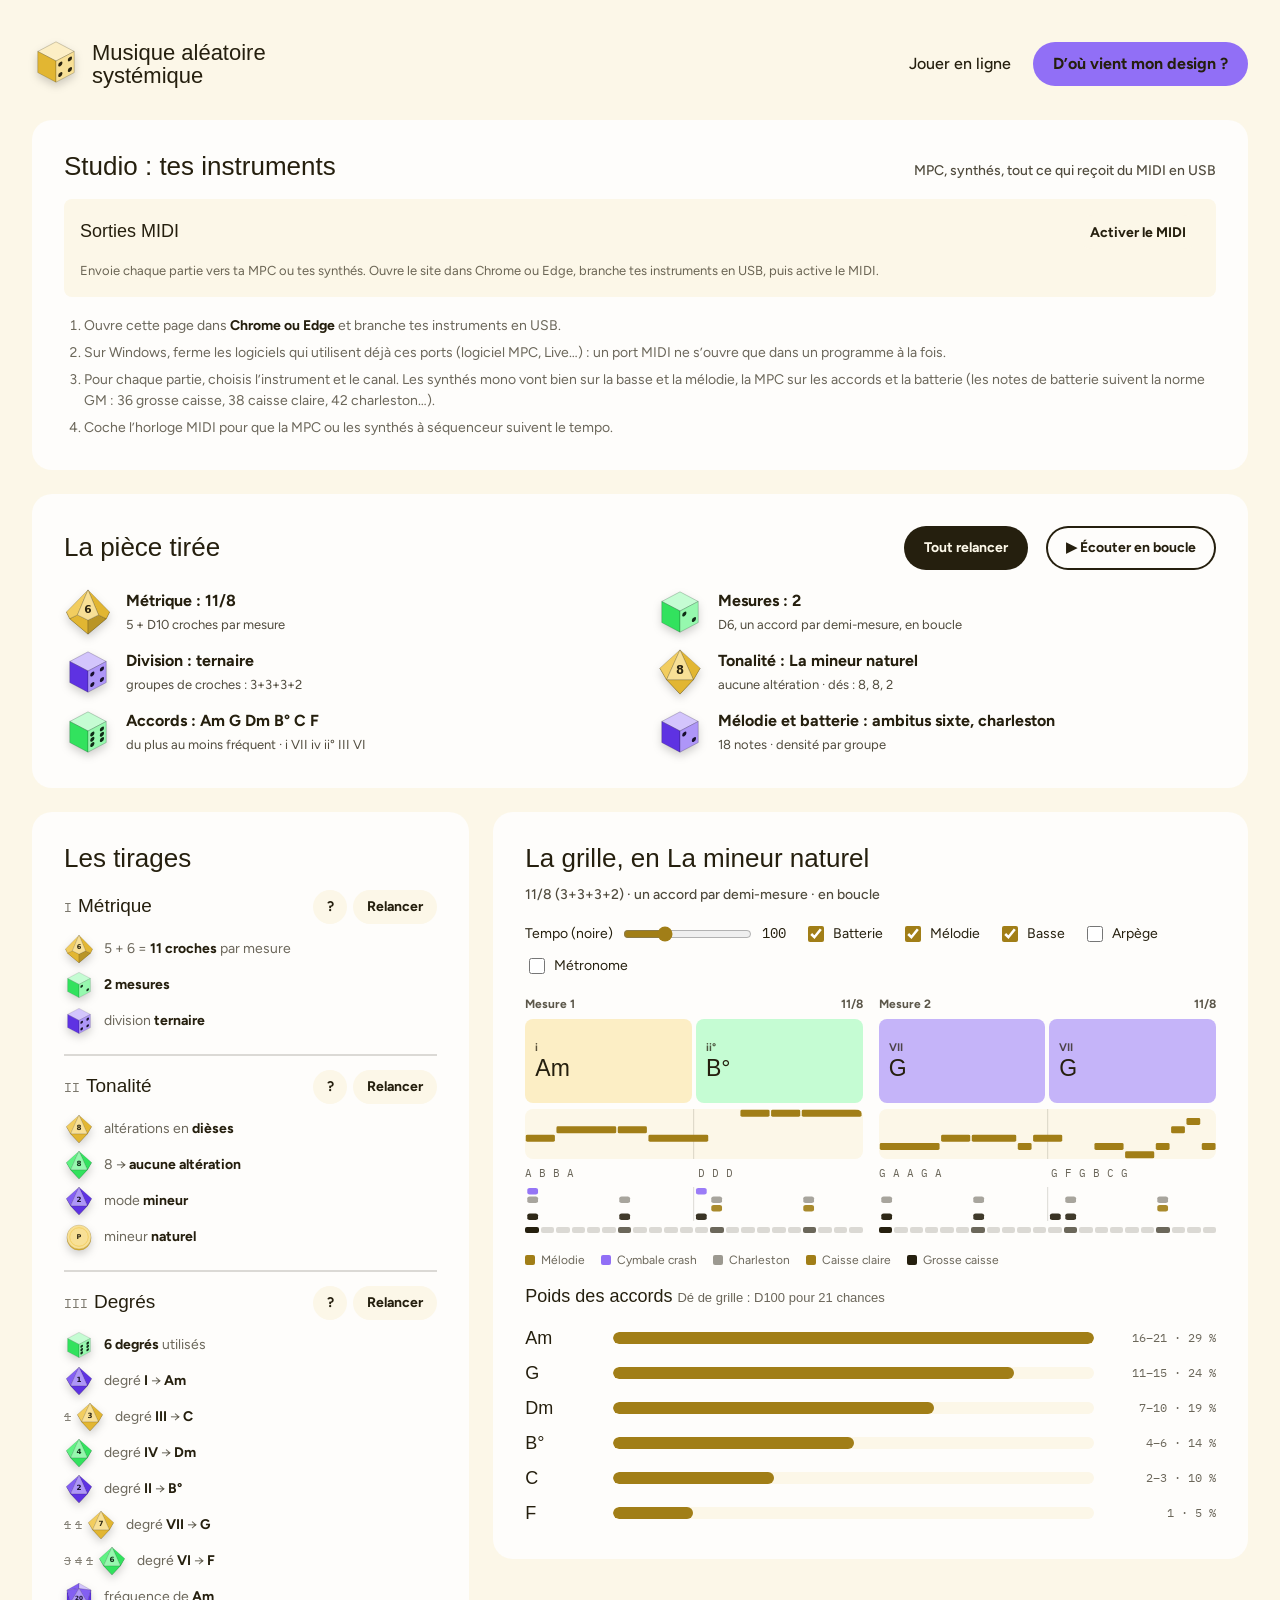
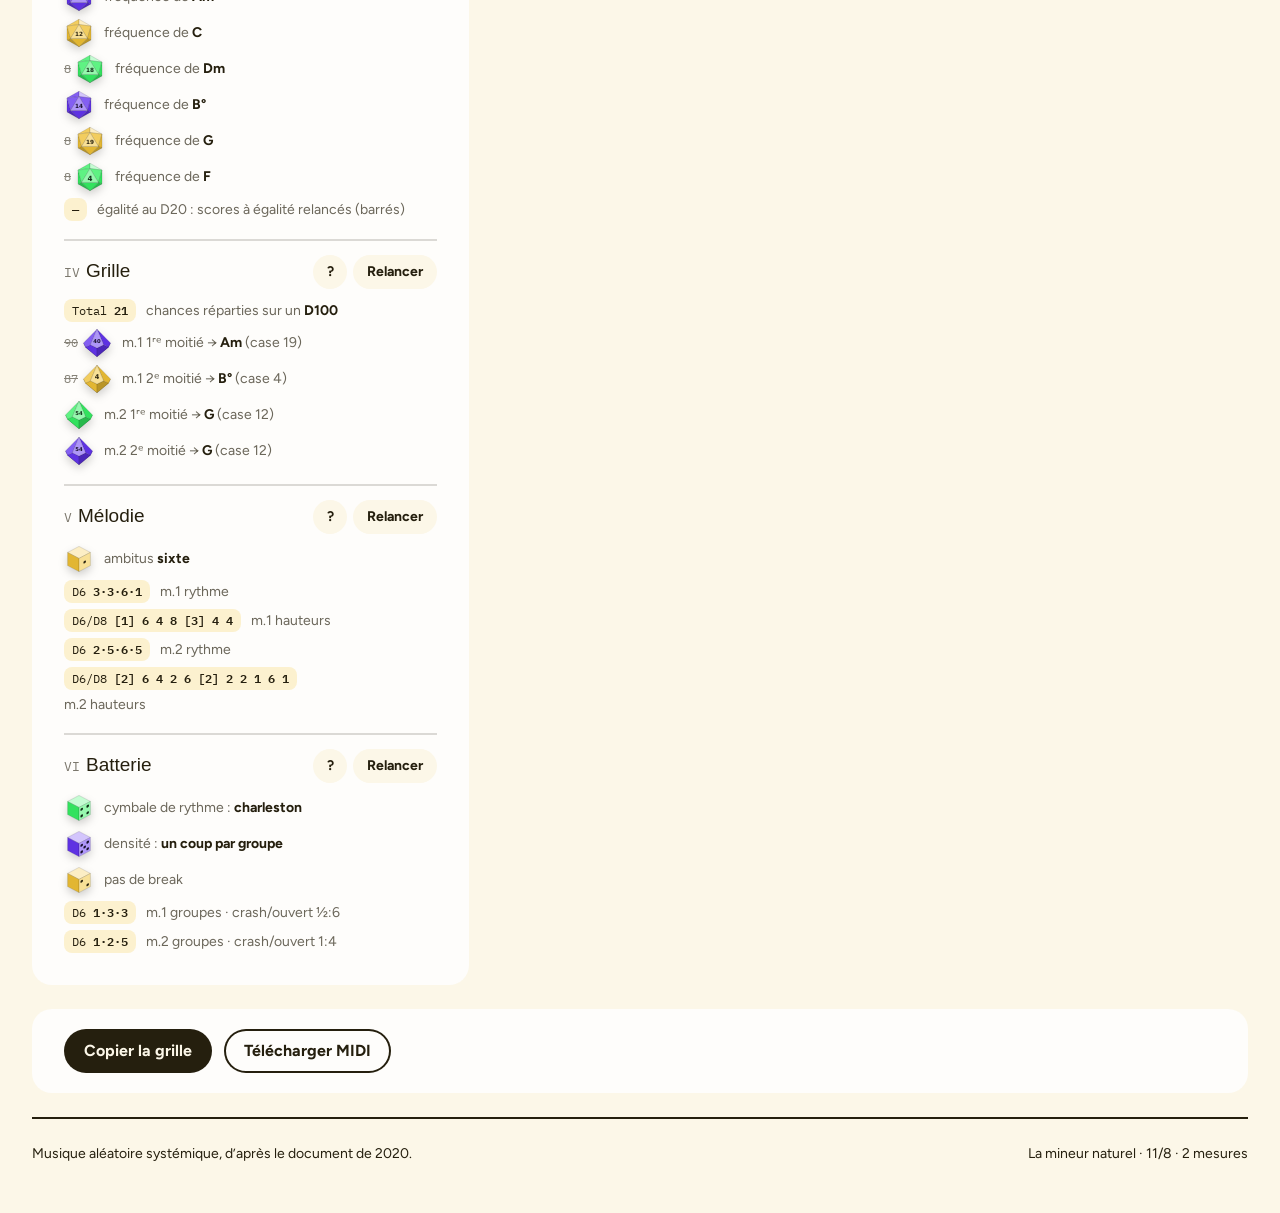
==== studio.html @ f2d9ac9f "Page Studio : sortie MIDI par partie (instrument, canal, octave) et horloge MIDI ; moteur partagé da" ====
<!DOCTYPE html>
<html lang="fr">
<head>
<meta charset="utf-8">
<meta name="viewport" content="width=device-width, initial-scale=1">
<title>Studio · Musique aléatoire systémique</title>
<link rel="preconnect" href="https://fonts.googleapis.com">
<link rel="preconnect" href="https://fonts.gstatic.com" crossorigin>
<link href="https://fonts.googleapis.com/css2?family=Bagel+Fat+One&family=Baloo+2:wght@800&family=Bricolage+Grotesque:wght@400;800&family=Bungee&family=Chewy&family=DM+Sans:wght@400;500;700&family=Figtree:wght@400;500;700&family=Fraunces:wght@400;900&family=Lilita+One&family=Nunito:wght@400;600;800&family=Outfit:wght@400;500;700&family=Righteous&family=Shrikhand&family=Space+Grotesk:wght@400;500;700&family=Unbounded:wght@500;800&family=Work+Sans:wght@400;500;700&family=IBM+Plex+Mono:wght@400;600&display=swap" rel="stylesheet">
<link rel="stylesheet" href="style.css">

</head>
<body data-page="studio">
<div class="wrap">
<header>
  <a class="brand" href="index.html"><span id="logoDie"></span><span>Musique aléatoire<br>systémique</span></a>
  <nav aria-label="Navigation principale">
    <a href="index.html">Jouer en ligne</a>
    <button class="btn btn-a3" id="openDesign" type="button">D’où vient mon design ?</button>
  </nav>
</header>
<div hidden><span id="decoBig"></span><span id="decoSmall"></span></div>
<main id="composition">
  <section class="card" aria-labelledby="studio-titre">
    <div class="grid-head"><h2 id="studio-titre">Studio : tes instruments</h2><span>MPC, synthés, tout ce qui reçoit du MIDI en USB</span></div>
      <div class="midi">
        <div class="midi-head"><h3>Sorties MIDI</h3><button class="btn btn-sm" id="midiOn" type="button">Activer le MIDI</button></div>
        <p class="status" id="midiStatus" style="margin:0">Envoie chaque partie vers ta MPC ou tes synthés. Ouvre le site dans Chrome ou Edge, branche tes instruments en USB, puis active le MIDI.</p>
        <div class="midi-rows" id="midiRows" hidden></div>
        <label for="midiClock" id="midiClockLbl" hidden style="display:inline-flex;gap:8px;align-items:center;font-size:14px"><input type="checkbox" id="midiClock"> Envoyer l’horloge MIDI (tempo, départ et arrêt)</label>
      </div>
    <ol class="rules-list">
      <li>Ouvre cette page dans <strong>Chrome ou Edge</strong> et branche tes instruments en USB.</li>
      <li>Sur Windows, ferme les logiciels qui utilisent déjà ces ports (logiciel MPC, Live…) : un port MIDI ne s’ouvre que dans un programme à la fois.</li>
      <li>Pour chaque partie, choisis l’instrument et le canal. Les synthés mono vont bien sur la basse et la mélodie, la MPC sur les accords et la batterie (les notes de batterie suivent la norme GM : 36 grosse caisse, 38 caisse claire, 42 charleston…).</li>
      <li>Coche l’horloge MIDI pour que la MPC ou les synthés à séquenceur suivent le tempo.</li>
    </ol>
  </section>

  <section class="card piece-card" aria-labelledby="piece-titre">
    <div class="piece-head">
      <h2 id="piece-titre">La pièce tirée</h2>
      <div class="player">
        <button class="btn btn-ink" id="rollAll" type="button">Tout relancer</button>
        <button class="btn btn-line" id="play" type="button" aria-pressed="false">▶ Écouter en boucle</button>
      </div>
    </div>
    <ul id="pieceRows"></ul>
  </section>

  <div class="row">
    <section class="card carnet-card" aria-labelledby="carnet-titre">
      <h2 id="carnet-titre">Les tirages</h2>
      <div class="section"><div class="section-head"><h3><span>I</span>Métrique</h3><span class="tools"><button class="btn btn-sm btn-q" data-rule="met" type="button" aria-label="Règle de la métrique">?</button><button class="btn btn-sm" data-reroll="met" type="button">Relancer</button></span></div><ul class="rolls" id="log-met"></ul></div>
      <div class="section"><div class="section-head"><h3><span>II</span>Tonalité</h3><span class="tools"><button class="btn btn-sm btn-q" data-rule="ton" type="button" aria-label="Règle de la tonalité">?</button><button class="btn btn-sm" data-reroll="ton" type="button">Relancer</button></span></div><ul class="rolls" id="log-ton"></ul></div>
      <div class="section"><div class="section-head"><h3><span>III</span>Degrés</h3><span class="tools"><button class="btn btn-sm btn-q" data-rule="deg" type="button" aria-label="Règle des degrés">?</button><button class="btn btn-sm" data-reroll="deg" type="button">Relancer</button></span></div><ul class="rolls" id="log-deg"></ul></div>
      <div class="section"><div class="section-head"><h3><span>IV</span>Grille</h3><span class="tools"><button class="btn btn-sm btn-q" data-rule="grid" type="button" aria-label="Règle de la grille">?</button><button class="btn btn-sm" data-reroll="grid" type="button">Relancer</button></span></div><ul class="rolls" id="log-grid"></ul></div>
      <div class="section"><div class="section-head"><h3><span>V</span>Mélodie</h3><span class="tools"><button class="btn btn-sm btn-q" data-rule="mel" type="button" aria-label="Règle de la mélodie">?</button><button class="btn btn-sm" data-reroll="mel" type="button">Relancer</button></span></div><ul class="rolls" id="log-mel"></ul></div>
      <div class="section"><div class="section-head"><h3><span>VI</span>Batterie</h3><span class="tools"><button class="btn btn-sm btn-q" data-rule="drums" type="button" aria-label="Règle de la batterie">?</button><button class="btn btn-sm" data-reroll="drums" type="button">Relancer</button></span></div><ul class="rolls" id="log-drums"></ul></div>
    </section>

    <section class="card grid-card" id="grille" aria-labelledby="grille-titre">
      <div class="grid-head"><h2 id="grille-titre">La grille</h2><span id="gridSub"></span></div>
      <div class="player">
        <span class="tempo"><label for="tempo">Tempo (noire)</label><input id="tempo" type="range" min="40" max="240" step="1" value="100"><output id="tempoOut" for="tempo">100</output></span>
        <label for="optDrums"><input type="checkbox" id="optDrums" checked> Batterie</label>
        <label for="optMel"><input type="checkbox" id="optMel" checked> Mélodie</label>
        <label for="optBass"><input type="checkbox" id="optBass" checked> Basse</label>
        <label for="optArp"><input type="checkbox" id="optArp"> Arpège</label>
        <label for="optClick"><input type="checkbox" id="optClick"> Métronome</label>
      </div>
      <div class="grid" id="grid"></div>
      <div class="legend" aria-label="Légende"><span><i style="background:var(--deep)"></i>Mélodie</span><span><i style="background:var(--a3)"></i>Cymbale crash</span><span><i style="background:color-mix(in srgb, var(--ink) 45%, transparent)"></i><span id="hatLbl">Charleston</span></span><span><i style="background:var(--deep)"></i>Caisse claire</span><span><i style="background:var(--ink)"></i>Grosse caisse</span></div>
      <h3 class="sub-h">Poids des accords <span class="status" id="dieInfo"></span></h3>
      <div class="weights" id="weights"></div>
    </section>
  </div>

  <section class="card actions-card" aria-label="Exporter">
    <button class="btn btn-ink" id="copy" type="button">Copier la grille</button>
    <button class="btn btn-line" id="dl" type="button">Télécharger MIDI</button>
    <p class="status" id="status" aria-live="polite"></p>
  </section>
</main>

<footer>
  <span>Musique aléatoire systémique, d’après le document de 2020.</span>
  <span id="footKey"></span>
</footer>
</div>

<div class="modal" id="modal" hidden>
  <div class="dialog" role="dialog" aria-modal="true" aria-labelledby="modale-titre">
    <div class="dialog-head">
      <h2 id="modale-titre"></h2>
      <button class="close" id="closeModal" type="button" aria-label="Fermer"><svg width="20" height="20" viewBox="0 0 24 24" fill="none" stroke="currentColor" stroke-width="2.5" stroke-linecap="round" aria-hidden="true"><path d="M6 6l12 12M18 6L6 18"/></svg></button>
    </div>
    <div class="body" id="modalBody"></div>
  </div>
</div>
<script src="app.js"></script>
</body>
</html>
---- style.css ----
:root{
  /* Design lu dans le tirage : ces valeurs sont remplacées à chaque tirage par applyTheme(). Blocs fixes : seules couleurs, polices et arrondis changent. */
  --bg:hsl(15 80% 95%); --surface:hsl(15 70% 99%); --ink:hsl(15 45% 10%);
  --a1:hsl(15 88% 64%); --a2:hsl(135 88% 72%); --a3:hsl(225 88% 70%);
  --a1-ink:var(--ink); --a2-ink:var(--ink); --a3-ink:var(--ink);
  --deep:hsl(15 80% 38%); --tint:hsl(15 90% 90%);
  --display:'Bricolage Grotesque', sans-serif; --display-w:800; --body:'DM Sans', sans-serif;
  --mono:"IBM Plex Mono", ui-monospace, Menlo, monospace;
  --radius:12px; --radius-xs:5px; --radius-btn:12px;
  --hero-size:76px; --chord-size:24px;
  --muted:color-mix(in srgb, var(--ink) 68%, transparent);
  --line:color-mix(in srgb, var(--ink) 16%, transparent);
  color-scheme:light;
}
*{box-sizing:border-box}
[hidden]{display:none!important}
html,body{margin:0}
html{overflow-x:clip}
body{background:var(--bg);color:var(--ink);font:16px/1.5 var(--body);padding:32px clamp(16px,3vw,32px) 24px}
a{color:inherit} a:hover{opacity:.78}
button,input{font:inherit;color:inherit}
:focus-visible{outline:3px solid var(--ink);outline-offset:2px}
h1,h2,h3{font-family:var(--display);font-weight:var(--display-w);margin:0;line-height:1.08;text-wrap:balance}
.wrap{max-width:1216px;margin:0 auto;display:flex;flex-direction:column;gap:24px}
.row{display:flex;flex-wrap:wrap;gap:24px}
.card{background:var(--surface);border-radius:var(--radius);padding:32px;min-width:0;display:flex;flex-direction:column;gap:18px}
.card h2{font-size:26px}

/* En-tête */
header{min-height:64px;display:flex;flex-wrap:wrap;align-items:center;justify-content:space-between;gap:16px}
.brand{display:flex;align-items:center;gap:12px;text-decoration:none}
.brand span{font-family:var(--display);font-weight:var(--display-w);font-size:22px;line-height:1.05}
nav{display:flex;flex-wrap:wrap;align-items:center;gap:8px}
nav a{padding:12px 14px;font-weight:500;text-decoration:none}
.btn{min-height:44px;padding:0 20px;border:0;font-weight:700;border-radius:var(--radius-btn);cursor:pointer;display:inline-flex;align-items:center;gap:8px;text-decoration:none}
.btn-a3{background:var(--a3);color:var(--a3-ink)}
.btn-ink{background:var(--ink);color:var(--bg)}
.btn-line{background:transparent;color:inherit;box-shadow:inset 0 0 0 2px currentColor}
.btn-big{min-height:52px;padding:0 26px;font-size:17px}
.btn-sm{min-height:34px;padding:0 14px;font-size:14px;background:var(--bg);color:var(--ink)}
.btn[aria-pressed="true"]{background:var(--a3);color:var(--a3-ink)}

/* Accueil */
.hero{flex:7 1 520px;min-height:440px;padding:48px;position:relative;overflow:hidden;justify-content:space-between;gap:32px;background:var(--a1);color:var(--a1-ink)}
.hero .eyebrow{margin:0;font-size:15px;font-weight:700;letter-spacing:.08em;text-transform:uppercase}
.hero h1{font-size:var(--hero-size);line-height:1;max-width:500px}
.hero p.lead{margin:20px 0 0;font-size:19px;max-width:460px}
.hero .actions{display:flex;flex-wrap:wrap;gap:12px}
.hero .deco{position:absolute;pointer-events:none}
.piece{flex:5 1 360px;min-height:440px}
.piece ul{margin:0;padding:0;list-style:none;display:flex;flex-direction:column;gap:12px}
.piece li{display:flex;align-items:center;gap:14px}
.piece li .t{display:flex;flex-direction:column;gap:2px;min-width:0}
.piece li b{font-size:16px}
.piece li small{font-size:13px;opacity:.8}

/* Grille */
.grid-card{flex:8 1 560px}
.grid-head{display:flex;flex-wrap:wrap;align-items:baseline;justify-content:space-between;gap:12px}
.grid-head span{font-size:14px;font-weight:500;opacity:.8}
.player{display:flex;flex-wrap:wrap;gap:10px 18px;align-items:center;font-size:14px}
.player label{display:inline-flex;gap:6px;align-items:center;cursor:pointer}
.tempo{display:inline-flex;gap:8px;align-items:center}
.tempo output{font-family:var(--mono);min-width:3ch}
input[type=range]{accent-color:var(--deep)}
input[type=checkbox]{accent-color:var(--deep);width:16px;height:16px}
.grid{display:grid;grid-template-columns:repeat(auto-fill,minmax(220px,1fr));gap:16px}
@media (max-width:760px){.grid{grid-template-columns:repeat(2,minmax(0,1fr))}}
@media (max-width:480px){.grid{grid-template-columns:1fr}}
.measure{display:flex;flex-direction:column;gap:6px;min-width:0}
.measure-top{font-size:12px;font-weight:700;opacity:.75;display:flex;justify-content:space-between}
.halves{height:84px;display:grid;grid-template-columns:1fr 1fr;gap:4px}
.half{padding:8px 10px;min-width:0;display:flex;flex-direction:column;justify-content:center;border-radius:var(--radius-xs);transition:box-shadow .08s}
.half .rn{font-size:11px;font-weight:700;opacity:.75}
.half .ch{font-family:var(--display);font-weight:var(--display-w);font-size:var(--chord-size);line-height:1.1;white-space:nowrap;overflow:hidden;text-overflow:ellipsis}
.half.on{box-shadow:inset 0 0 0 3px var(--ink)}
.roll-svg{display:block;width:100%;height:50px;background:var(--bg);border-radius:var(--radius-xs)}
.roll-svg rect.n{fill:var(--deep)}
.roll-svg line,.drum-svg line{stroke:var(--line);stroke-width:1;vector-effect:non-scaling-stroke}
.mel{font-family:var(--mono);font-size:11px;color:var(--muted);display:grid;grid-template-columns:1fr 1fr;gap:8px}
.drum-svg{display:block;width:100%;height:34px}
.drum-svg .k{fill:var(--ink)} .drum-svg .sn{fill:var(--deep)} .drum-svg .hh{fill:color-mix(in srgb, var(--ink) 45%, transparent)} .drum-svg .cy{fill:var(--a3)}
.ticks{display:flex;gap:2px}
.ticks i{flex:1;height:6px;border-radius:2px;background:var(--line)}
.ticks i.g{background:var(--muted)} .ticks i.d{background:var(--ink)} .ticks i.now{background:var(--deep)}
.legend{display:flex;flex-wrap:wrap;gap:6px 16px;font-size:12px;color:var(--muted)}
.legend i{display:inline-block;width:10px;height:10px;border-radius:2px;margin-right:6px;vertical-align:-1px}
.status{font-size:13px;color:var(--muted);min-height:1.5em;margin:0}
.weights{display:grid;gap:8px}
.wrow{display:grid;grid-template-columns:76px 1fr 110px;gap:12px;align-items:center;font-size:14px}
.wrow .name{font-family:var(--display);font-weight:var(--display-w);font-size:18px}
.wbar{height:12px;background:var(--bg);border-radius:6px;overflow:hidden}
.wbar span{display:block;height:100%;background:var(--deep);border-radius:6px}
.wrow .meta{font-family:var(--mono);font-size:12px;color:var(--muted);text-align:right}
.sub-h{font-size:18px}

/* Sortie MIDI */
.midi{display:flex;flex-direction:column;gap:12px;padding:16px;border-radius:var(--radius-xs);background:var(--bg)}
.midi-head{display:flex;flex-wrap:wrap;align-items:center;justify-content:space-between;gap:10px}
.midi-head h3{font-size:18px}
.midi-rows{display:grid;grid-template-columns:auto minmax(0,1fr) auto auto;gap:8px 10px;align-items:center;font-size:14px}
.midi-rows select{font:inherit;font-size:14px;padding:6px 8px;border-radius:var(--radius-xs);border:1px solid var(--line);background:var(--surface);color:var(--ink);min-width:0;max-width:100%}
.midi-rows .lbl{font-weight:700}
@media (max-width:600px){.midi-rows{grid-template-columns:1fr 1fr}.midi-rows .lbl{grid-column:1/-1;margin-top:6px}.midi-rows .port{grid-column:1/-1}}
/* Règles */
.rules-card{flex:4 1 300px;background:var(--a2);color:var(--a2-ink)}
.rules-card ol{margin:0;padding:0;list-style:none;display:flex;flex-direction:column;gap:12px}
.rules-card li{display:flex;gap:12px;align-items:flex-start;font-size:14px;line-height:1.4}
.rules-card li > span:first-child{flex:none;width:30px;height:30px;display:grid;place-items:center;font-weight:800;font-size:14px;background:var(--ink);color:var(--bg);border-radius:var(--radius-xs)}

/* Carnet */
.carnet{display:grid;grid-template-columns:repeat(auto-fill,minmax(330px,1fr));gap:20px 28px}
.section{display:grid;gap:10px;align-content:start}
.section-head{display:flex;justify-content:space-between;align-items:center;gap:8px}
.section-head h3{font-size:19px}
.section-head h3 span{font-family:var(--mono);font-weight:400;font-size:13px;opacity:.6;margin-right:6px}
.rolls{list-style:none;margin:0;padding:0;display:grid;gap:6px}
.rolls li{display:flex;flex-wrap:wrap;gap:4px 10px;align-items:center;font-size:14px;min-width:0}
.rolls .txt{flex:1 1 140px;min-width:0}
.rolls .txt{color:var(--muted)} .rolls .txt strong{color:var(--ink)}
.dice{display:inline-flex;align-items:center;gap:4px}
.dice s{font-family:var(--mono);font-size:12px;opacity:.55}
.chip{font-family:var(--mono);font-size:12px;background:var(--tint);color:var(--ink);border-radius:var(--radius-xs);padding:2px 8px;white-space:normal;overflow-wrap:anywhere;max-width:100%}
.chip b{font-weight:600}

footer{min-height:72px;display:flex;flex-wrap:wrap;align-items:center;justify-content:space-between;gap:12px;font-size:14px;border-top:2px solid var(--ink)}

/* Vues */
main{display:flex;flex-direction:column;gap:24px}
#composition .row{align-items:flex-start}
.dialog ol.r li{display:list-item}
.landing .hero{min-height:460px}
.landing .rules-card{flex:5 1 360px;min-height:460px}
.compose-cta{display:flex;justify-content:center;padding:8px 0}
.compose-cta .btn{min-height:64px;padding:0 48px;font-size:22px;font-family:var(--display);font-weight:var(--display-w)}
.piece-card .piece-head{display:flex;flex-wrap:wrap;align-items:center;justify-content:space-between;gap:12px}
.piece-card ul{margin:0;padding:0;list-style:none;display:grid;grid-template-columns:repeat(2,minmax(0,1fr));gap:12px 32px}
@media (max-width:700px){.piece-card ul{grid-template-columns:1fr}}
.piece-card li{display:flex;align-items:center;gap:14px}
.piece-card li .t{display:flex;flex-direction:column;gap:2px;min-width:0}
.piece-card li small{font-size:13px;opacity:.8}
.carnet-card{flex:4 1 340px}
.carnet-card .section{padding-top:14px;border-top:2px solid var(--line)}
.carnet-card .section:first-of-type{border-top:0;padding-top:0}
.section-head .tools{display:flex;gap:6px}
.btn-q{min-width:34px;justify-content:center;padding:0}
.actions-card{flex-direction:row;flex-wrap:wrap;align-items:center;gap:12px;padding:20px 32px}
/* Modale */
.modal{position:fixed;inset:0;z-index:10;padding:24px;display:flex;align-items:center;justify-content:center;background:rgba(0,0,0,.45)}
.dialog{width:100%;max-width:640px;max-height:90vh;overflow-y:auto;padding:32px;display:flex;flex-direction:column;gap:18px;background:var(--surface);color:var(--ink);border-radius:var(--radius);box-shadow:0 24px 60px rgba(0,0,0,.25)}
.dialog-head{display:flex;align-items:flex-start;justify-content:space-between;gap:16px}
.dialog h2{font-size:30px}
.dialog .body{display:flex;flex-direction:column;gap:14px}
.dialog .body p{margin:0}
.dialog .body ol.r{margin:0;padding-left:20px;display:flex;flex-direction:column;gap:8px}
.close{flex:none;width:44px;height:44px;display:grid;place-items:center;border:0;padding:0;background:var(--bg);border-radius:999px;cursor:pointer}
.dialog ul{margin:0;padding:0;list-style:none;display:flex;flex-direction:column;gap:14px}
.dialog li{display:flex;align-items:center;gap:16px}
.dialog li .t{display:flex;flex-direction:column;gap:3px}
.dialog li b{font-size:15px} .dialog li span.d{font-size:14px;line-height:1.4}
.swatches{display:flex;gap:8px}
.swatches span{flex:1 1 0;height:32px;box-shadow:inset 0 0 0 1px rgba(0,0,0,.1);border-radius:var(--radius-xs)}
@media (prefers-reduced-motion: reduce){.half{transition:none}}
.hero h1{font-size:min(var(--hero-size), 12.5vw)}
@media (max-width:860px){ #composition .grid-card{order:-1} }
@media (max-width:600px){
  body{padding:16px 14px 16px}
  .wrap,main,.row{gap:16px}
  header{min-height:0;gap:12px}
  .brand span{font-size:18px}
  .brand svg{width:38px;height:38px}
  nav .btn{min-height:38px;padding:0 14px;font-size:14px}
  .card{padding:20px}
  .card h2{font-size:22px}
  .hero{padding:24px;min-height:0;gap:20px}
  .landing .hero,.landing .rules-card{min-height:0}
  .hero .eyebrow{font-size:13px;padding-right:84px}
  .hero p.lead{font-size:17px}
  #decoBig{right:14px!important;top:14px!important}
  #decoBig svg{width:64px;height:64px}
  #decoSmall{display:none}
  .compose-cta .btn{width:100%;min-height:58px;font-size:20px}
  .piece-card .piece-head .player{width:100%}
  .piece-card .piece-head .btn{flex:1 1 0;justify-content:center;padding:0 12px}
  .piece-card .piece-head .btn{white-space:nowrap;font-size:15px}
  .wrow .meta{font-size:11px}
  .wrow{grid-template-columns:54px 1fr 96px}
  .halves{height:72px}
  .wrow{grid-template-columns:60px 1fr 86px;gap:8px}
  .actions-card{padding:16px 20px}
  .actions-card .btn{flex:1 1 140px;justify-content:center}
  .modal{padding:12px}
  .dialog{padding:22px;max-height:92vh}
  .dialog h2{font-size:24px}
}

.rules-list{margin:0;padding-left:20px;display:flex;flex-direction:column;gap:6px;font-size:14px;color:var(--muted)}
.rules-list strong{color:var(--ink)}
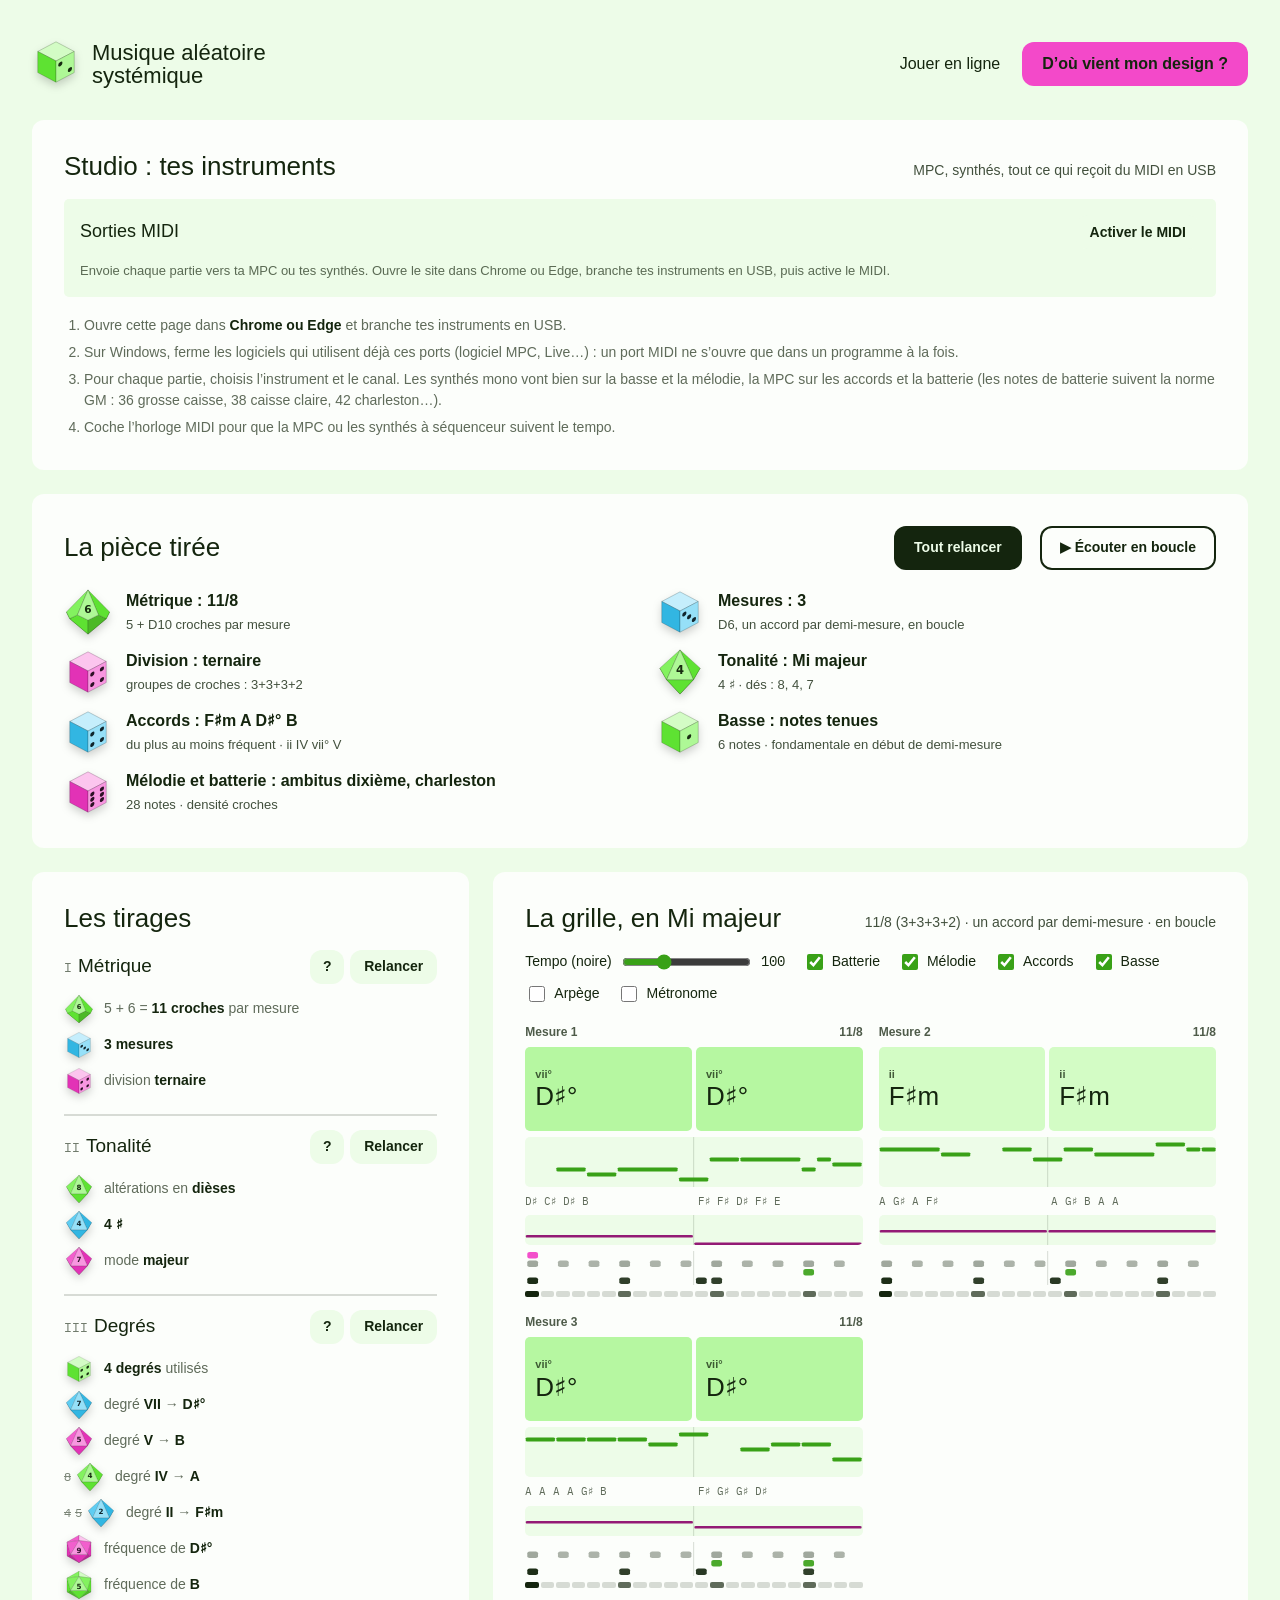
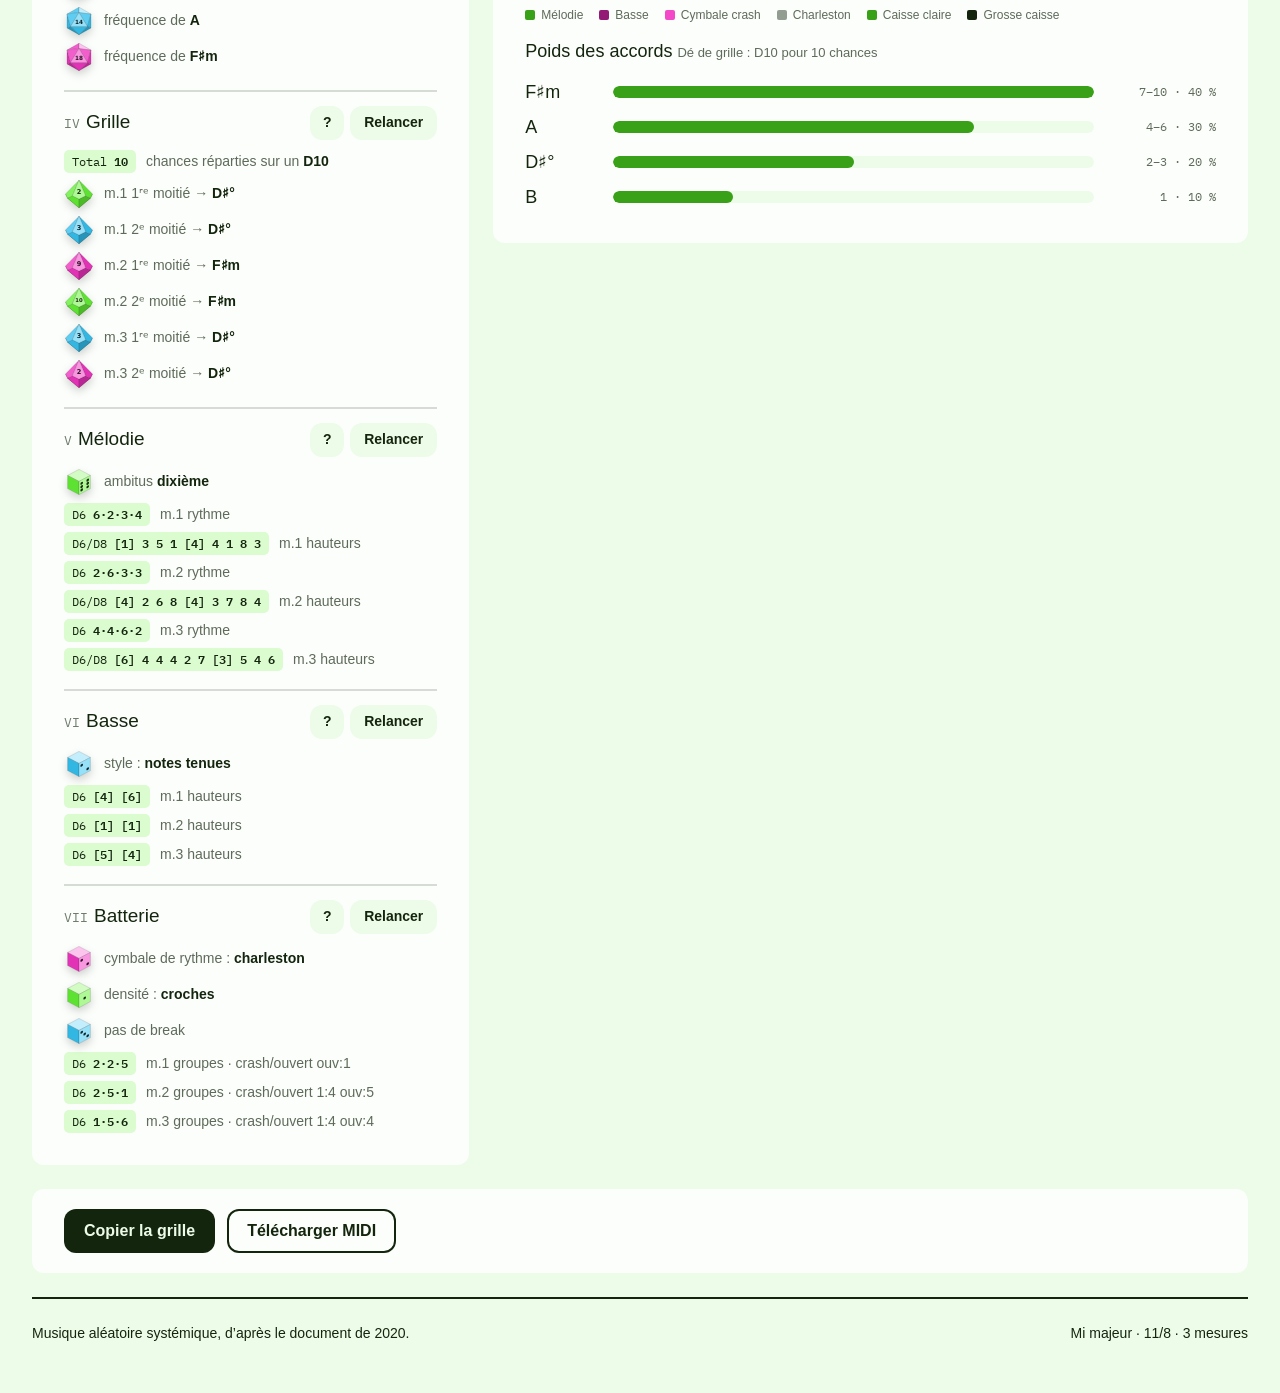
==== commit 1546cc00: "Basse aux dés qui répond à la mélodie (étape VI, relance avec la mélodie) ; case pour couper les acc" ====
--- a/studio.html
+++ b/studio.html
@@ -56,7 +56,8 @@
       <div class="section"><div class="section-head"><h3><span>III</span>Degrés</h3><span class="tools"><button class="btn btn-sm btn-q" data-rule="deg" type="button" aria-label="Règle des degrés">?</button><button class="btn btn-sm" data-reroll="deg" type="button">Relancer</button></span></div><ul class="rolls" id="log-deg"></ul></div>
       <div class="section"><div class="section-head"><h3><span>IV</span>Grille</h3><span class="tools"><button class="btn btn-sm btn-q" data-rule="grid" type="button" aria-label="Règle de la grille">?</button><button class="btn btn-sm" data-reroll="grid" type="button">Relancer</button></span></div><ul class="rolls" id="log-grid"></ul></div>
       <div class="section"><div class="section-head"><h3><span>V</span>Mélodie</h3><span class="tools"><button class="btn btn-sm btn-q" data-rule="mel" type="button" aria-label="Règle de la mélodie">?</button><button class="btn btn-sm" data-reroll="mel" type="button">Relancer</button></span></div><ul class="rolls" id="log-mel"></ul></div>
-      <div class="section"><div class="section-head"><h3><span>VI</span>Batterie</h3><span class="tools"><button class="btn btn-sm btn-q" data-rule="drums" type="button" aria-label="Règle de la batterie">?</button><button class="btn btn-sm" data-reroll="drums" type="button">Relancer</button></span></div><ul class="rolls" id="log-drums"></ul></div>
+      <div class="section"><div class="section-head"><h3><span>VI</span>Basse</h3><span class="tools"><button class="btn btn-sm btn-q" data-rule="bass" type="button" aria-label="Règle de la basse">?</button><button class="btn btn-sm" data-reroll="bass" type="button">Relancer</button></span></div><ul class="rolls" id="log-bass"></ul></div>
+      <div class="section"><div class="section-head"><h3><span>VII</span>Batterie</h3><span class="tools"><button class="btn btn-sm btn-q" data-rule="drums" type="button" aria-label="Règle de la batterie">?</button><button class="btn btn-sm" data-reroll="drums" type="button">Relancer</button></span></div><ul class="rolls" id="log-drums"></ul></div>
     </section>
 
     <section class="card grid-card" id="grille" aria-labelledby="grille-titre">
@@ -65,12 +66,13 @@
         <span class="tempo"><label for="tempo">Tempo (noire)</label><input id="tempo" type="range" min="40" max="240" step="1" value="100"><output id="tempoOut" for="tempo">100</output></span>
         <label for="optDrums"><input type="checkbox" id="optDrums" checked> Batterie</label>
         <label for="optMel"><input type="checkbox" id="optMel" checked> Mélodie</label>
+        <label for="optChords"><input type="checkbox" id="optChords" checked> Accords</label>
         <label for="optBass"><input type="checkbox" id="optBass" checked> Basse</label>
         <label for="optArp"><input type="checkbox" id="optArp"> Arpège</label>
         <label for="optClick"><input type="checkbox" id="optClick"> Métronome</label>
       </div>
       <div class="grid" id="grid"></div>
-      <div class="legend" aria-label="Légende"><span><i style="background:var(--deep)"></i>Mélodie</span><span><i style="background:var(--a3)"></i>Cymbale crash</span><span><i style="background:color-mix(in srgb, var(--ink) 45%, transparent)"></i><span id="hatLbl">Charleston</span></span><span><i style="background:var(--deep)"></i>Caisse claire</span><span><i style="background:var(--ink)"></i>Grosse caisse</span></div>
+      <div class="legend" aria-label="Légende"><span><i style="background:var(--deep)"></i>Mélodie</span><span><i style="background:var(--bass)"></i>Basse</span><span><i style="background:var(--a3)"></i>Cymbale crash</span><span><i style="background:color-mix(in srgb, var(--ink) 45%, transparent)"></i><span id="hatLbl">Charleston</span></span><span><i style="background:var(--deep)"></i>Caisse claire</span><span><i style="background:var(--ink)"></i>Grosse caisse</span></div>
       <h3 class="sub-h">Poids des accords <span class="status" id="dieInfo"></span></h3>
       <div class="weights" id="weights"></div>
     </section>
--- a/style.css
+++ b/style.css
@@ -1,4 +1,5 @@
 :root{
+  --bass:hsl(225 70% 34%);
   /* Design lu dans le tirage : ces valeurs sont remplacées à chaque tirage par applyTheme(). Blocs fixes : seules couleurs, polices et arrondis changent. */
   --bg:hsl(15 80% 95%); --surface:hsl(15 70% 99%); --ink:hsl(15 45% 10%);
   --a1:hsl(15 88% 64%); --a2:hsl(135 88% 72%); --a3:hsl(225 88% 70%);
@@ -76,6 +77,7 @@
 .half.on{box-shadow:inset 0 0 0 3px var(--ink)}
 .roll-svg{display:block;width:100%;height:50px;background:var(--bg);border-radius:var(--radius-xs)}
 .roll-svg rect.n{fill:var(--deep)}
+.bass-svg{height:30px}
 .roll-svg line,.drum-svg line{stroke:var(--line);stroke-width:1;vector-effect:non-scaling-stroke}
 .mel{font-family:var(--mono);font-size:11px;color:var(--muted);display:grid;grid-template-columns:1fr 1fr;gap:8px}
 .drum-svg{display:block;width:100%;height:34px}
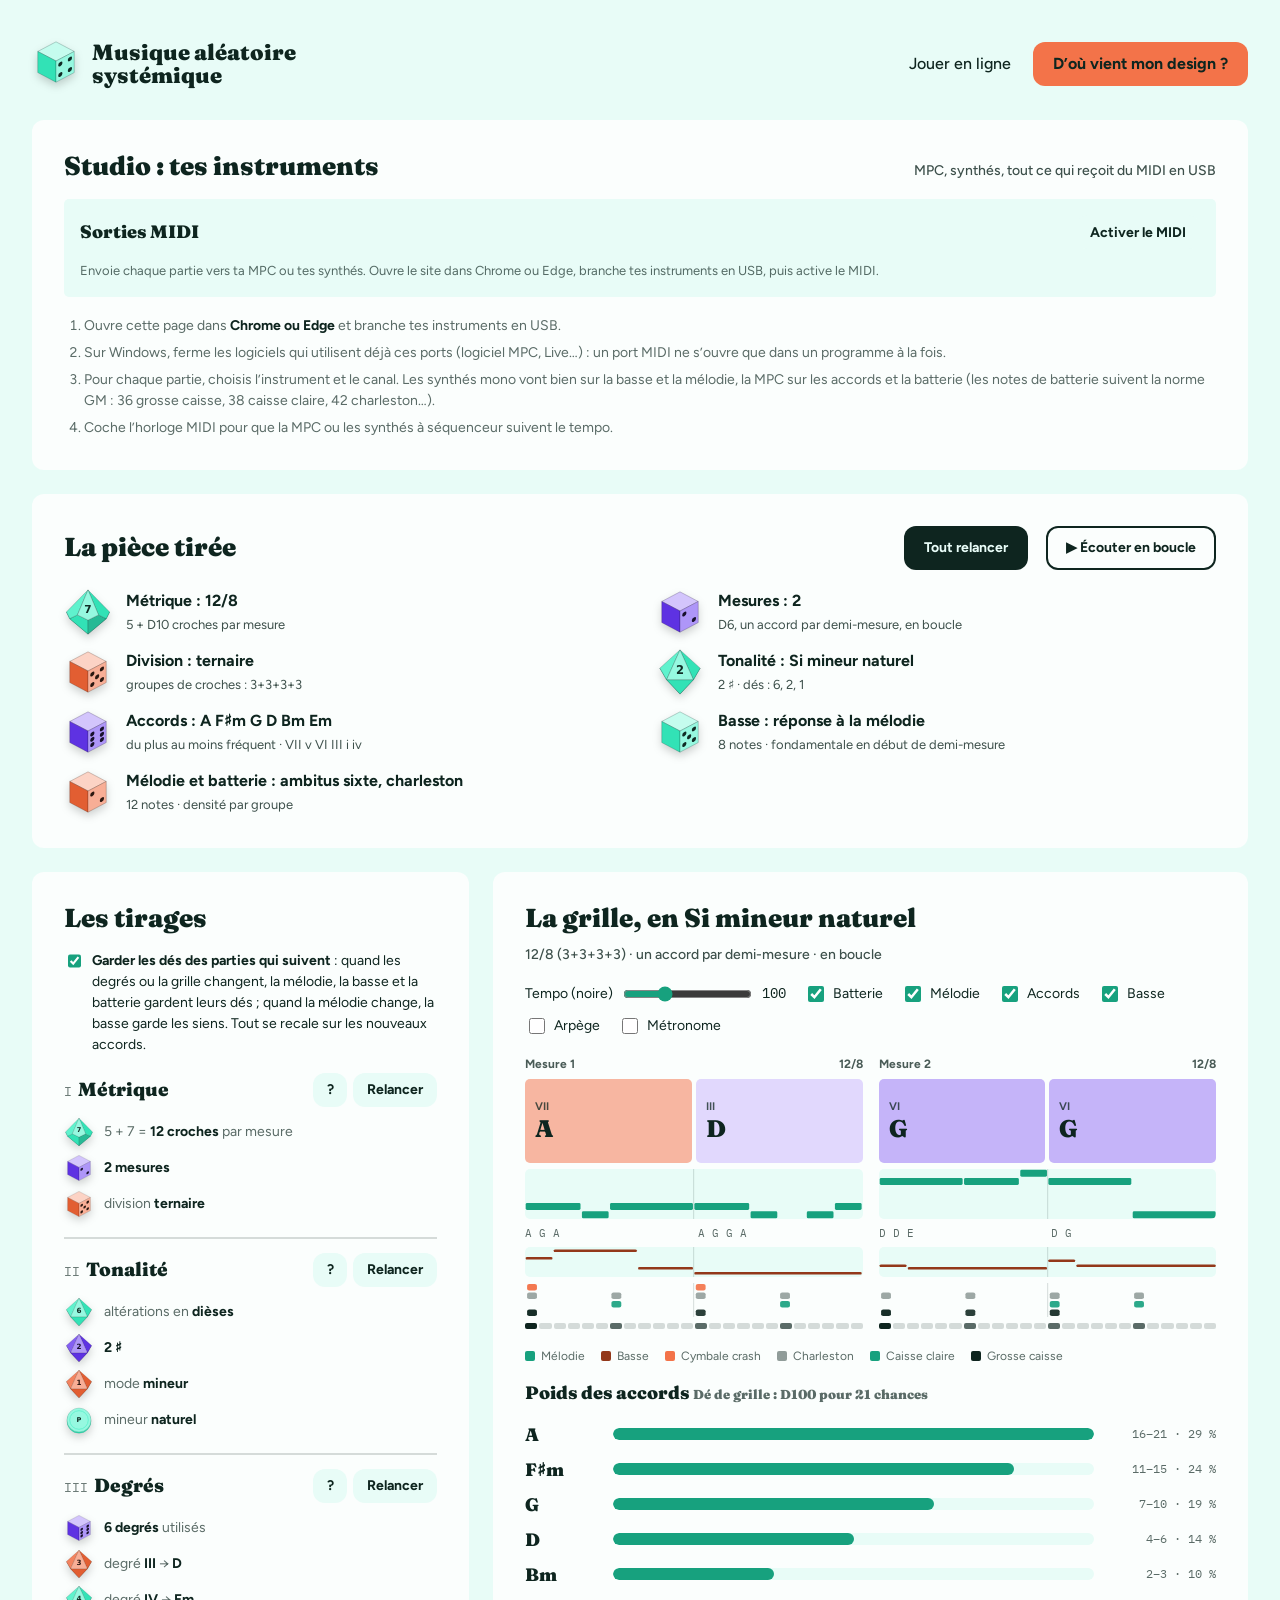
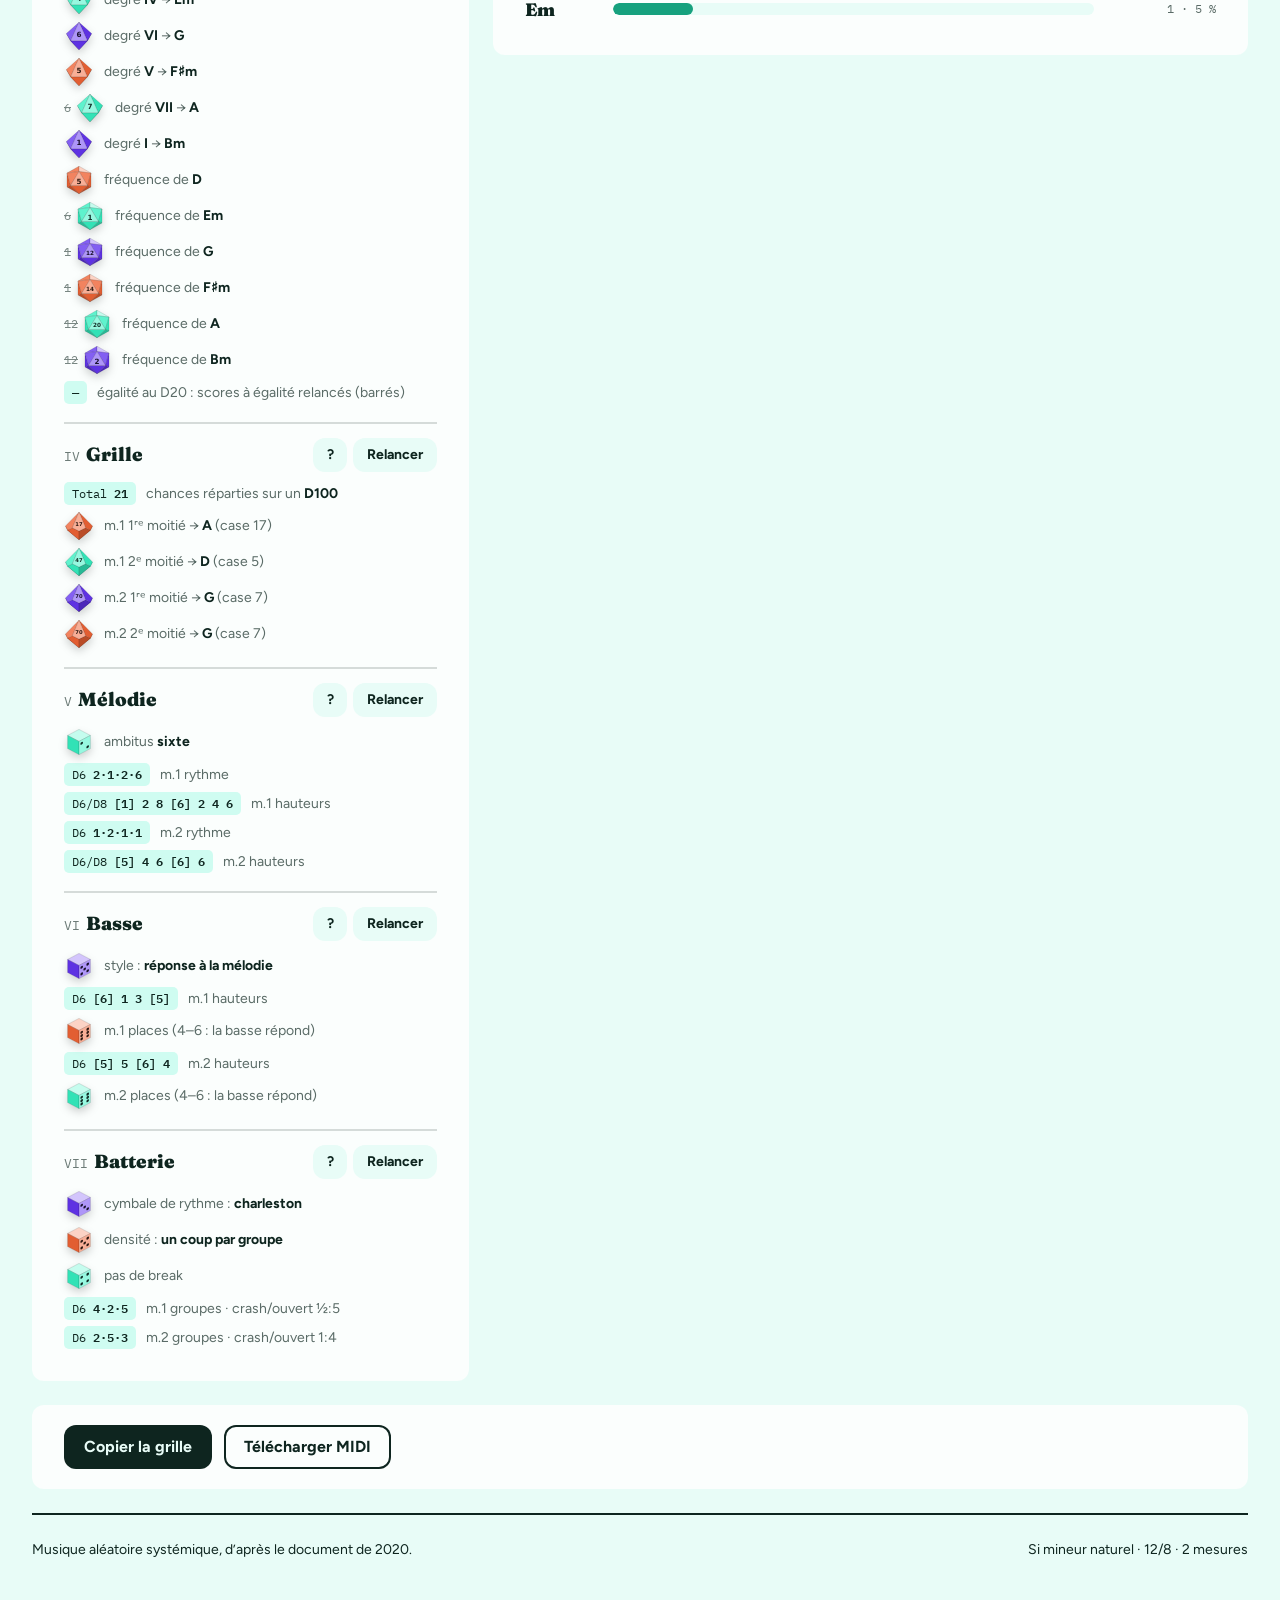
==== commit 47f844cd: "Réharmonisation : les parties qui suivent gardent leurs dés et se recalent (degrés/grille → mélodie," ====
--- a/studio.html
+++ b/studio.html
@@ -51,6 +51,7 @@
   <div class="row">
     <section class="card carnet-card" aria-labelledby="carnet-titre">
       <h2 id="carnet-titre">Les tirages</h2>
+      <label for="keepParts" style="display:flex;gap:8px;align-items:flex-start;font-size:14px;cursor:pointer"><input type="checkbox" id="keepParts" checked style="margin-top:3px"> <span><strong>Garder les dés des parties qui suivent</strong> : quand les degrés ou la grille changent, la mélodie, la basse et la batterie gardent leurs dés ; quand la mélodie change, la basse garde les siens. Tout se recale sur les nouveaux accords.</span></label>
       <div class="section"><div class="section-head"><h3><span>I</span>Métrique</h3><span class="tools"><button class="btn btn-sm btn-q" data-rule="met" type="button" aria-label="Règle de la métrique">?</button><button class="btn btn-sm" data-reroll="met" type="button">Relancer</button></span></div><ul class="rolls" id="log-met"></ul></div>
       <div class="section"><div class="section-head"><h3><span>II</span>Tonalité</h3><span class="tools"><button class="btn btn-sm btn-q" data-rule="ton" type="button" aria-label="Règle de la tonalité">?</button><button class="btn btn-sm" data-reroll="ton" type="button">Relancer</button></span></div><ul class="rolls" id="log-ton"></ul></div>
       <div class="section"><div class="section-head"><h3><span>III</span>Degrés</h3><span class="tools"><button class="btn btn-sm btn-q" data-rule="deg" type="button" aria-label="Règle des degrés">?</button><button class="btn btn-sm" data-reroll="deg" type="button">Relancer</button></span></div><ul class="rolls" id="log-deg"></ul></div>
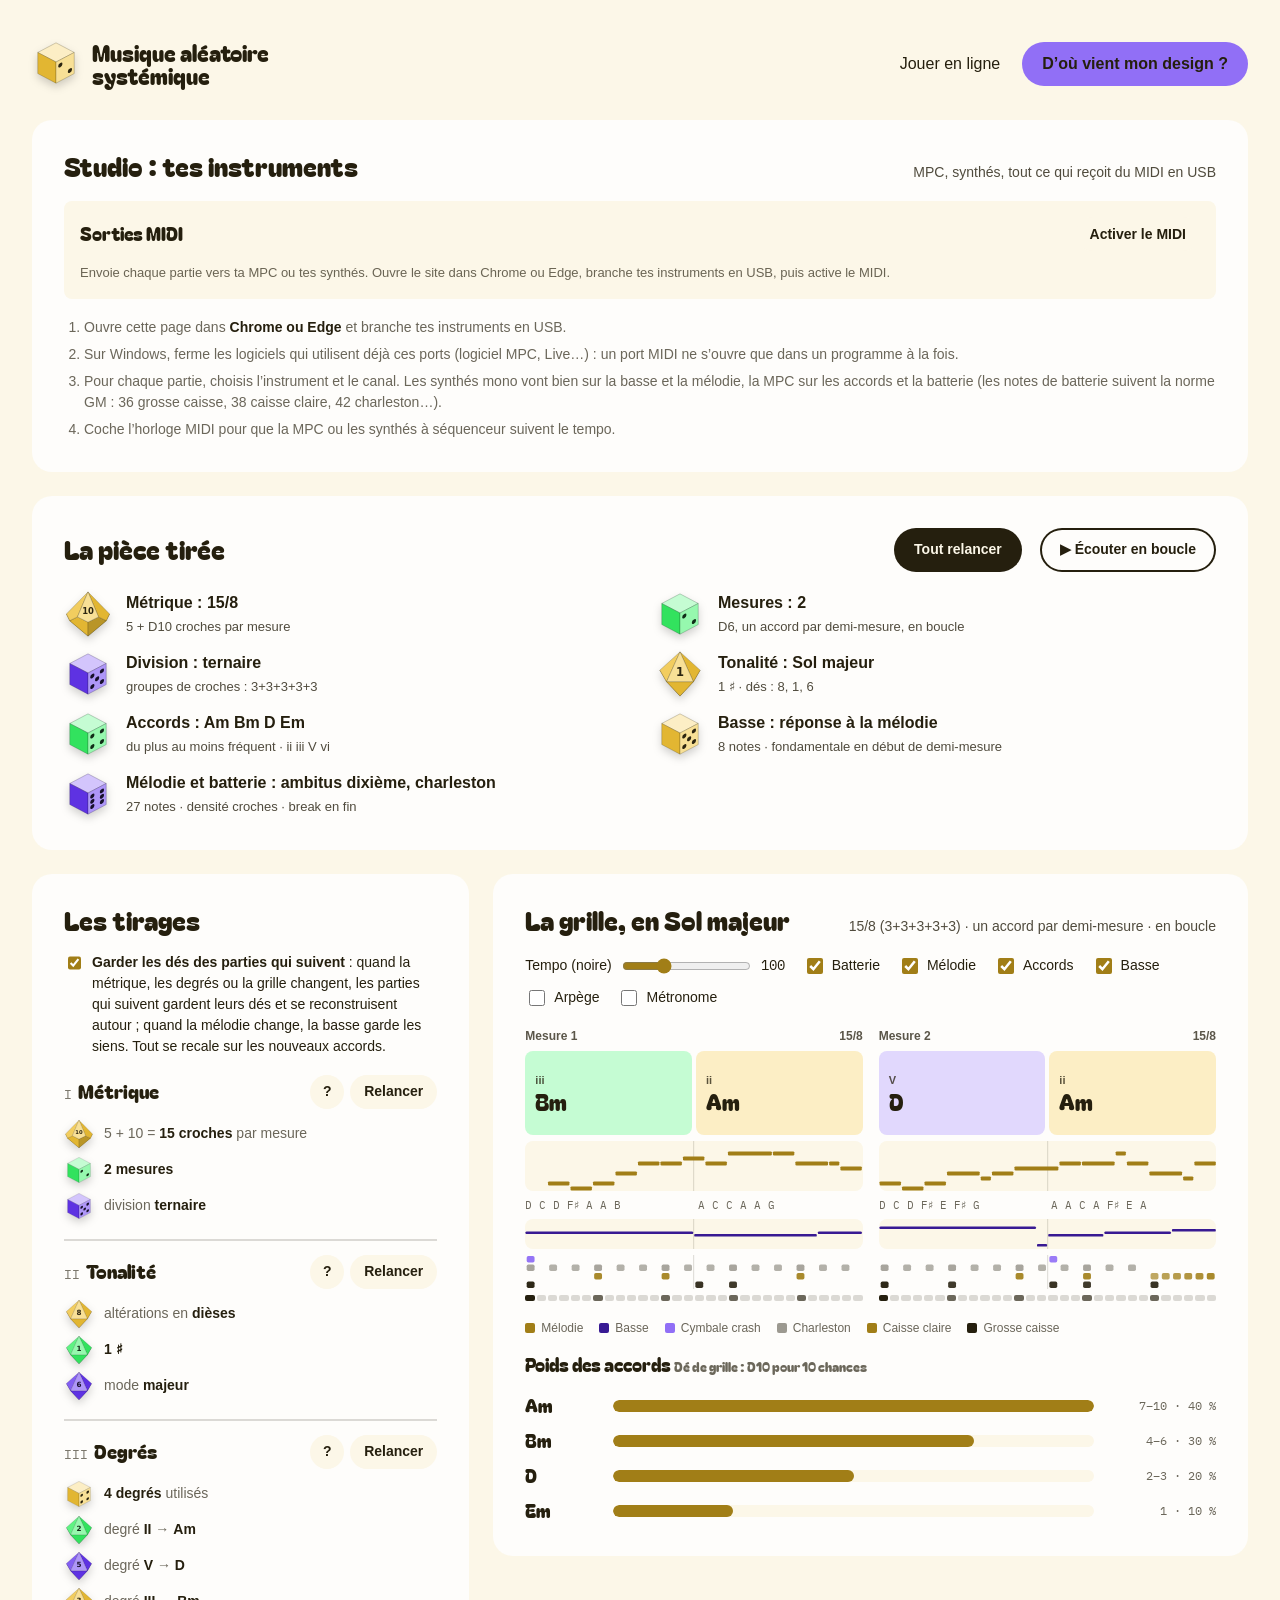
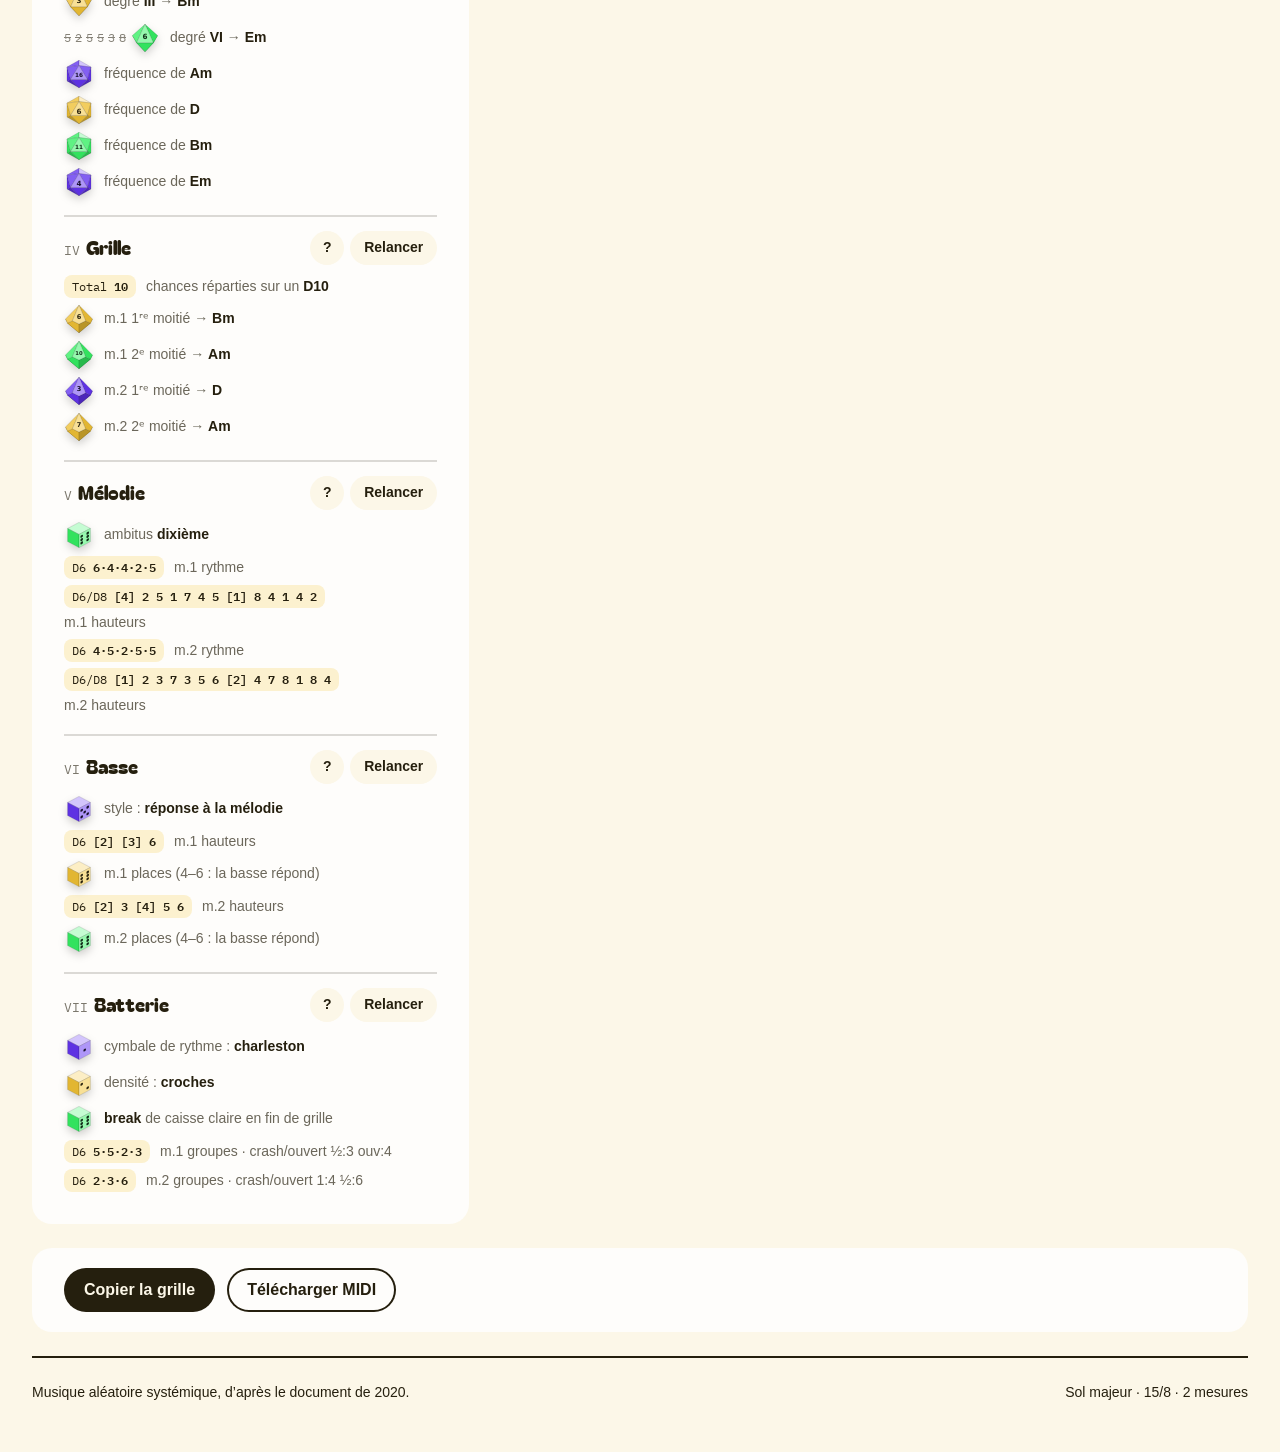
==== commit 27c93887: "Changement de métrique : la grille, la mélodie, la basse et la batterie gardent leurs dés et se reco" ====
--- a/studio.html
+++ b/studio.html
@@ -51,7 +51,7 @@
   <div class="row">
     <section class="card carnet-card" aria-labelledby="carnet-titre">
       <h2 id="carnet-titre">Les tirages</h2>
-      <label for="keepParts" style="display:flex;gap:8px;align-items:flex-start;font-size:14px;cursor:pointer"><input type="checkbox" id="keepParts" checked style="margin-top:3px"> <span><strong>Garder les dés des parties qui suivent</strong> : quand les degrés ou la grille changent, la mélodie, la basse et la batterie gardent leurs dés ; quand la mélodie change, la basse garde les siens. Tout se recale sur les nouveaux accords.</span></label>
+      <label for="keepParts" style="display:flex;gap:8px;align-items:flex-start;font-size:14px;cursor:pointer"><input type="checkbox" id="keepParts" checked style="margin-top:3px"> <span><strong>Garder les dés des parties qui suivent</strong> : quand la métrique, les degrés ou la grille changent, les parties qui suivent gardent leurs dés et se reconstruisent autour ; quand la mélodie change, la basse garde les siens. Tout se recale sur les nouveaux accords.</span></label>
       <div class="section"><div class="section-head"><h3><span>I</span>Métrique</h3><span class="tools"><button class="btn btn-sm btn-q" data-rule="met" type="button" aria-label="Règle de la métrique">?</button><button class="btn btn-sm" data-reroll="met" type="button">Relancer</button></span></div><ul class="rolls" id="log-met"></ul></div>
       <div class="section"><div class="section-head"><h3><span>II</span>Tonalité</h3><span class="tools"><button class="btn btn-sm btn-q" data-rule="ton" type="button" aria-label="Règle de la tonalité">?</button><button class="btn btn-sm" data-reroll="ton" type="button">Relancer</button></span></div><ul class="rolls" id="log-ton"></ul></div>
       <div class="section"><div class="section-head"><h3><span>III</span>Degrés</h3><span class="tools"><button class="btn btn-sm btn-q" data-rule="deg" type="button" aria-label="Règle des degrés">?</button><button class="btn btn-sm" data-reroll="deg" type="button">Relancer</button></span></div><ul class="rolls" id="log-deg"></ul></div>
--- a/style.css
+++ b/style.css
@@ -145,6 +145,7 @@
 .carnet-card .section{padding-top:14px;border-top:2px solid var(--line)}
 .carnet-card .section:first-of-type{border-top:0;padding-top:0}
 .section-head .tools{display:flex;gap:6px}
+.btn.pending{box-shadow:inset 0 0 0 2px var(--deep);background:var(--tint)}
 .btn-q{min-width:34px;justify-content:center;padding:0}
 .actions-card{flex-direction:row;flex-wrap:wrap;align-items:center;gap:12px;padding:20px 32px}
 /* Modale */
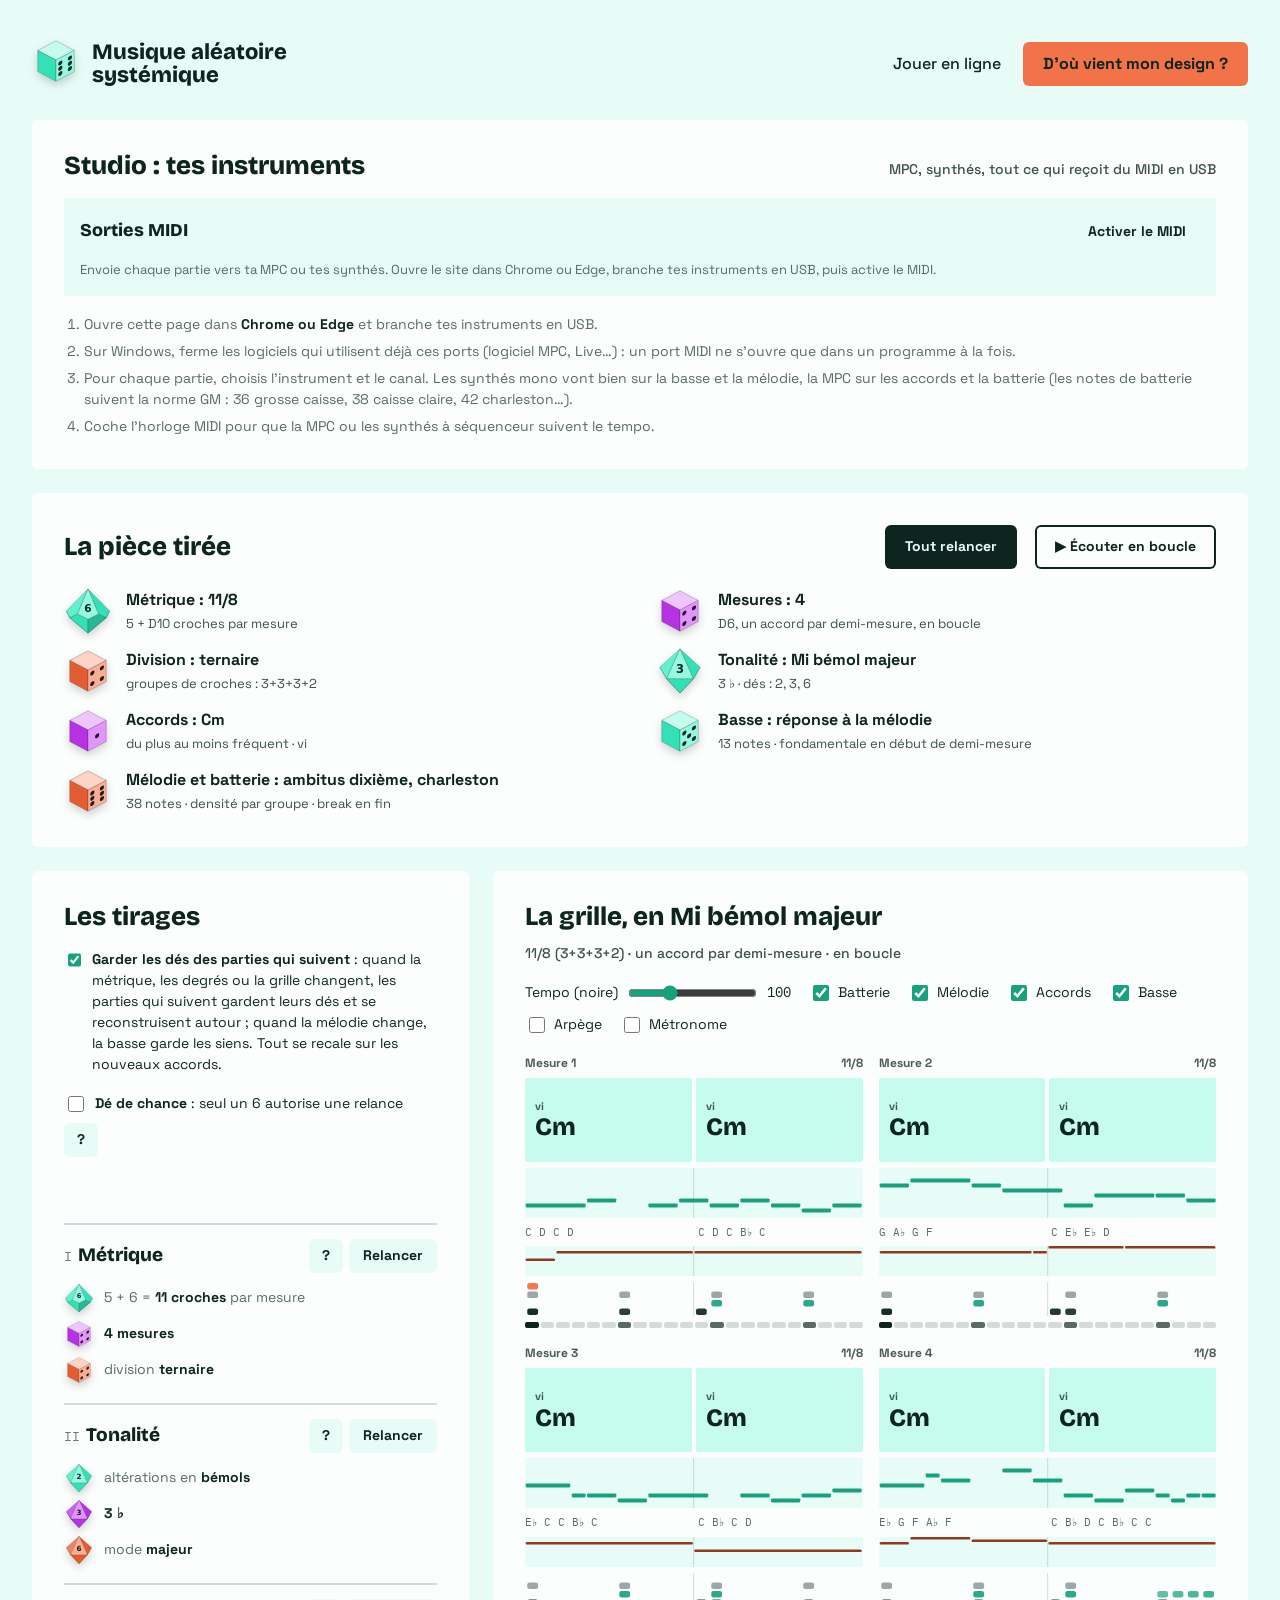
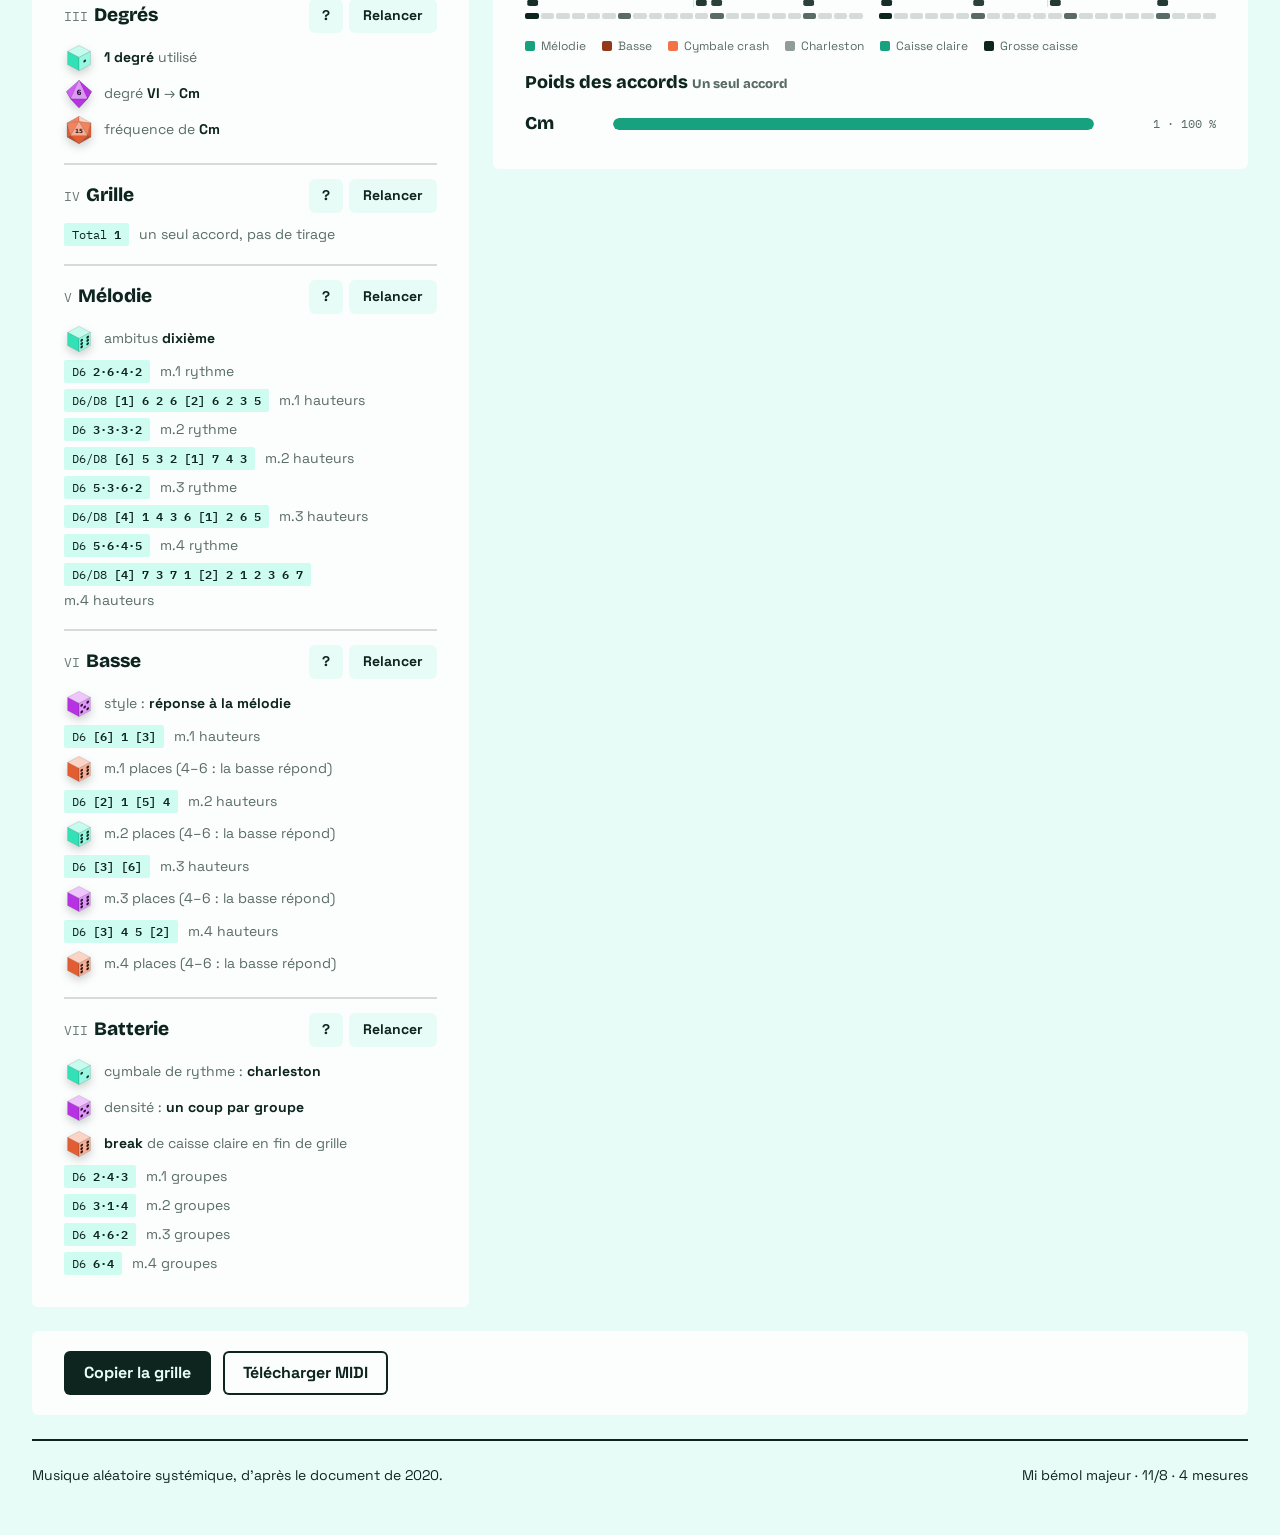
==== commit ae4d3448: "Jeu supplémentaire en option : dé de chance (seul un 6 autorise une relance), avec confirmation sono" ====
--- a/studio.html
+++ b/studio.html
@@ -52,6 +52,8 @@
     <section class="card carnet-card" aria-labelledby="carnet-titre">
       <h2 id="carnet-titre">Les tirages</h2>
       <label for="keepParts" style="display:flex;gap:8px;align-items:flex-start;font-size:14px;cursor:pointer"><input type="checkbox" id="keepParts" checked style="margin-top:3px"> <span><strong>Garder les dés des parties qui suivent</strong> : quand la métrique, les degrés ou la grille changent, les parties qui suivent gardent leurs dés et se reconstruisent autour ; quand la mélodie change, la basse garde les siens. Tout se recale sur les nouveaux accords.</span></label>
+      <div class="chance"><label for="chanceMode" style="display:inline-flex;gap:8px;align-items:center;cursor:pointer"><input type="checkbox" id="chanceMode"> <span><strong>Dé de chance</strong> : seul un 6 autorise une relance</span></label><button class="btn btn-sm btn-q" data-rule="chance" type="button" aria-label="Règle du dé de chance">?</button></div>
+      <div class="chance-out" id="chanceOut" aria-live="polite"></div>
       <div class="section"><div class="section-head"><h3><span>I</span>Métrique</h3><span class="tools"><button class="btn btn-sm btn-q" data-rule="met" type="button" aria-label="Règle de la métrique">?</button><button class="btn btn-sm" data-reroll="met" type="button">Relancer</button></span></div><ul class="rolls" id="log-met"></ul></div>
       <div class="section"><div class="section-head"><h3><span>II</span>Tonalité</h3><span class="tools"><button class="btn btn-sm btn-q" data-rule="ton" type="button" aria-label="Règle de la tonalité">?</button><button class="btn btn-sm" data-reroll="ton" type="button">Relancer</button></span></div><ul class="rolls" id="log-ton"></ul></div>
       <div class="section"><div class="section-head"><h3><span>III</span>Degrés</h3><span class="tools"><button class="btn btn-sm btn-q" data-rule="deg" type="button" aria-label="Règle des degrés">?</button><button class="btn btn-sm" data-reroll="deg" type="button">Relancer</button></span></div><ul class="rolls" id="log-deg"></ul></div>
--- a/style.css
+++ b/style.css
@@ -146,6 +146,8 @@
 .carnet-card .section:first-of-type{border-top:0;padding-top:0}
 .section-head .tools{display:flex;gap:6px}
 .btn.pending{box-shadow:inset 0 0 0 2px var(--deep);background:var(--tint)}
+.chance{display:flex;flex-wrap:wrap;gap:8px 12px;align-items:center;font-size:14px}
+.chance-out{display:flex;gap:8px;align-items:center;color:var(--muted);min-height:30px}
 .btn-q{min-width:34px;justify-content:center;padding:0}
 .actions-card{flex-direction:row;flex-wrap:wrap;align-items:center;gap:12px;padding:20px 32px}
 /* Modale */
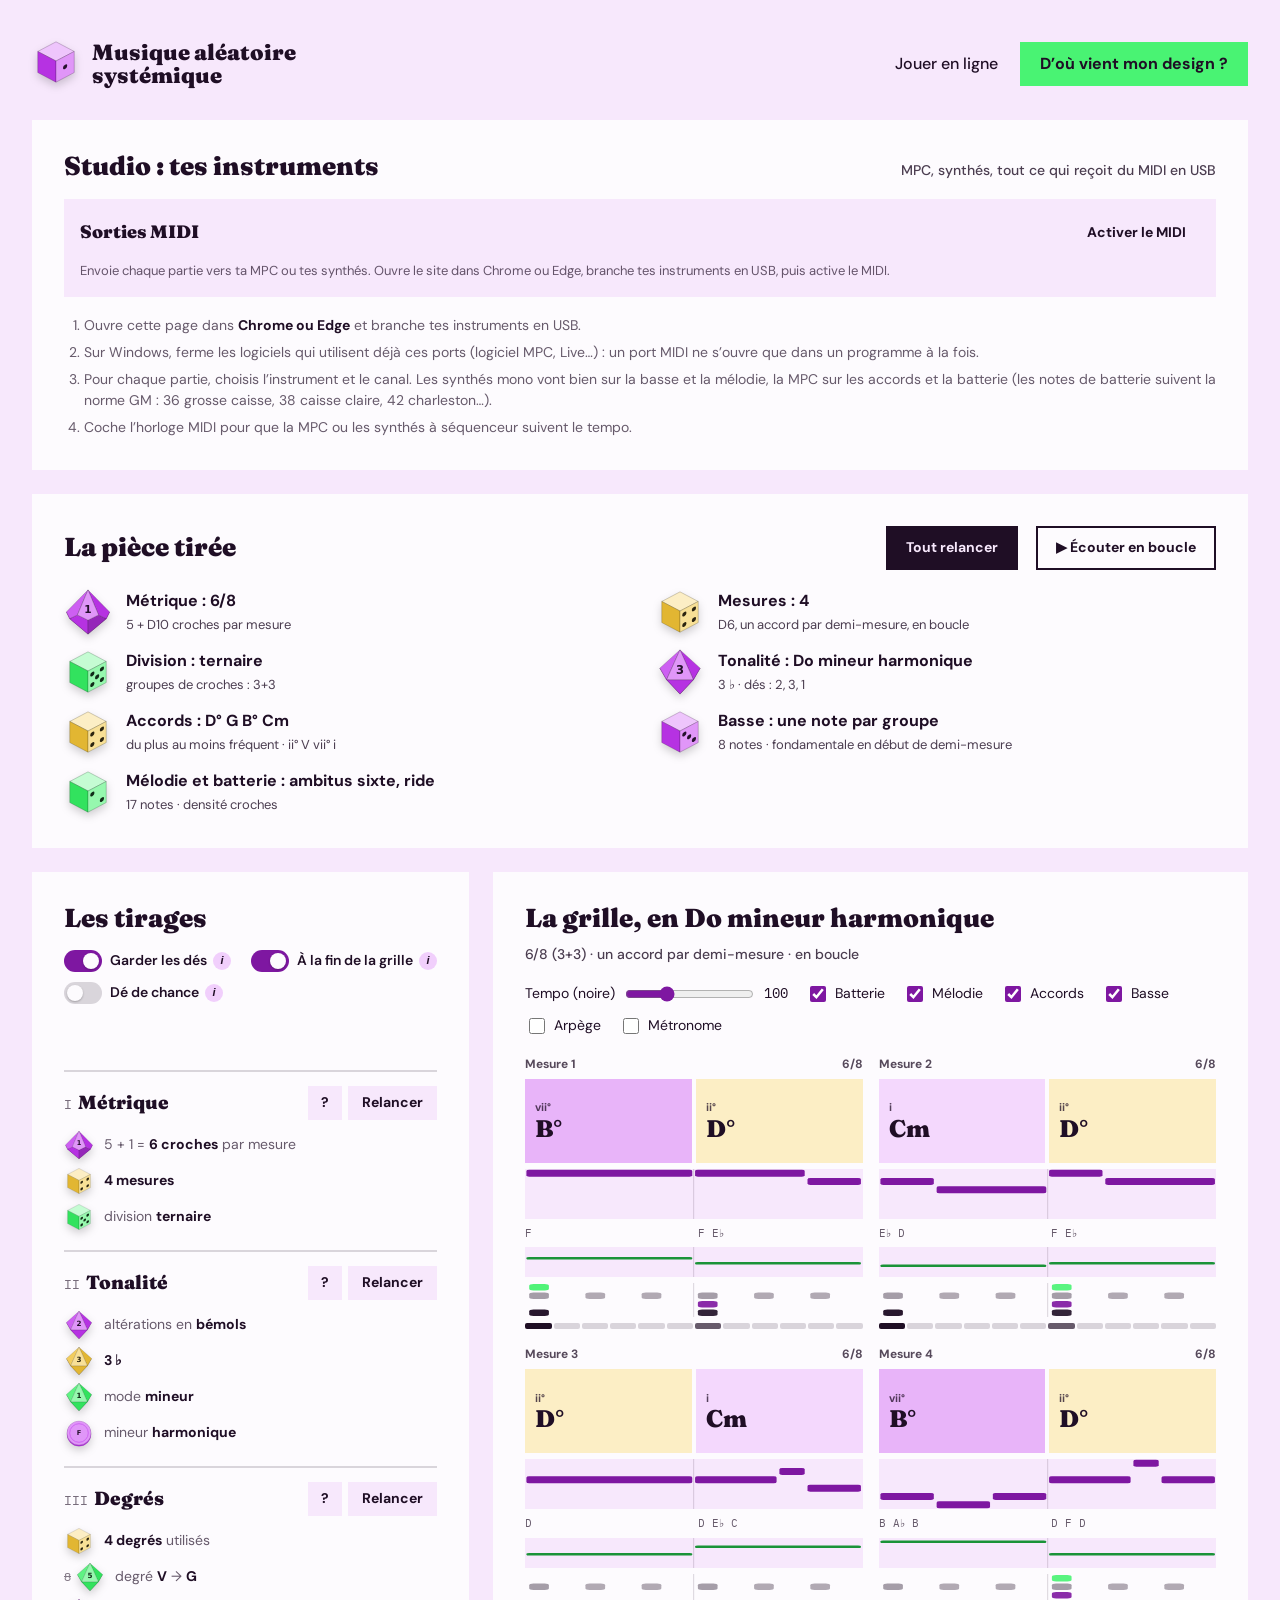
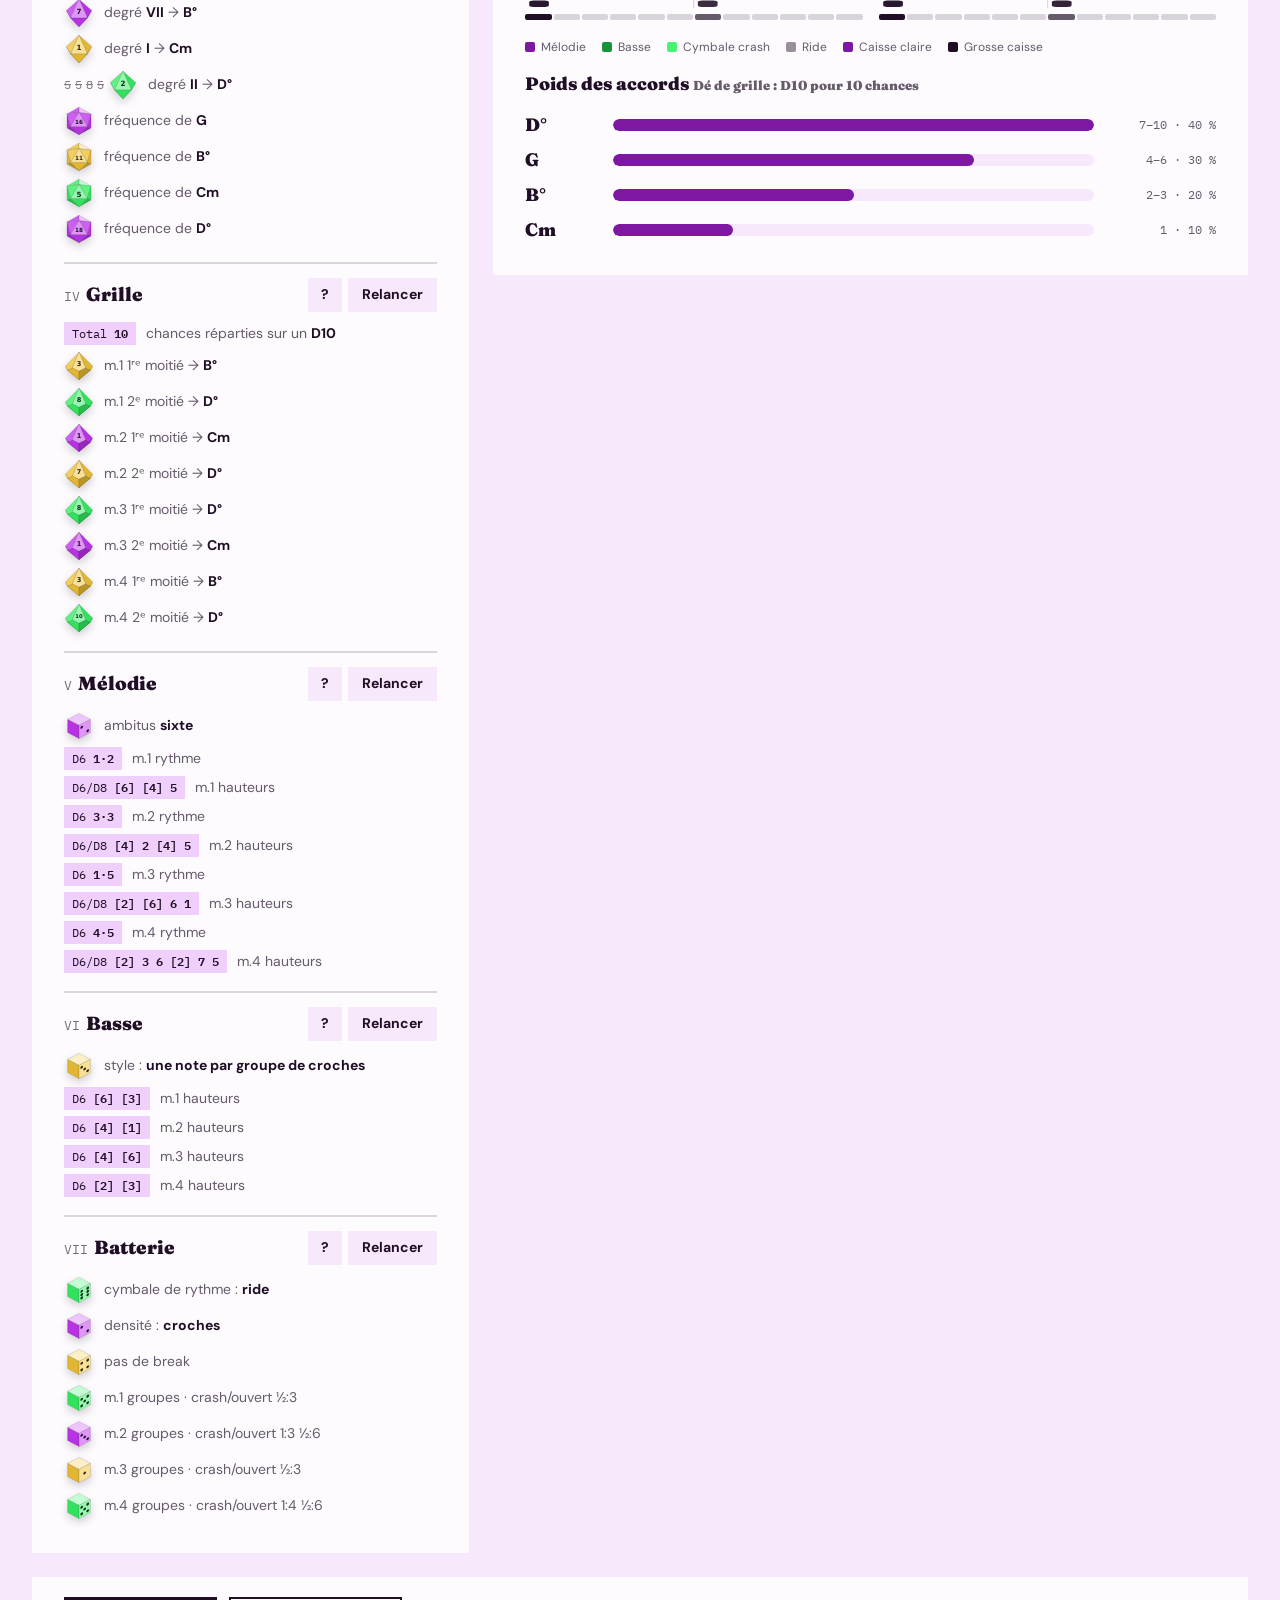
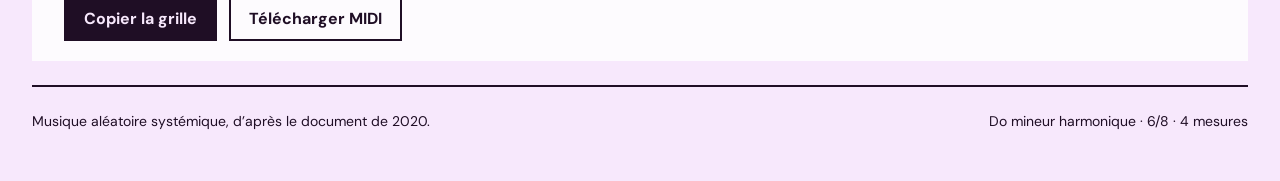
==== commit 08e71c23: "Options en interrupteurs avec infobulles ; nouvel interrupteur : changement immédiat ou à la fin de " ====
--- a/studio.html
+++ b/studio.html
@@ -51,8 +51,11 @@
   <div class="row">
     <section class="card carnet-card" aria-labelledby="carnet-titre">
       <h2 id="carnet-titre">Les tirages</h2>
-      <label for="keepParts" style="display:flex;gap:8px;align-items:flex-start;font-size:14px;cursor:pointer"><input type="checkbox" id="keepParts" checked style="margin-top:3px"> <span><strong>Garder les dés des parties qui suivent</strong> : quand la métrique, les degrés ou la grille changent, les parties qui suivent gardent leurs dés et se reconstruisent autour ; quand la mélodie change, la basse garde les siens. Tout se recale sur les nouveaux accords.</span></label>
-      <div class="chance"><label for="chanceMode" style="display:inline-flex;gap:8px;align-items:center;cursor:pointer"><input type="checkbox" id="chanceMode"> <span><strong>Dé de chance</strong> : seul un 6 autorise une relance</span></label><button class="btn btn-sm btn-q" data-rule="chance" type="button" aria-label="Règle du dé de chance">?</button></div>
+      <div class="switches">
+        <span class="swrow"><label class="sw" for="keepParts"><input type="checkbox" role="switch" id="keepParts" checked><span>Garder les dés</span></label><span class="tip" tabindex="0" data-tip="Quand une partie change, celles qui en dépendent gardent leurs dés et se recalent.">i</span></span>
+        <span class="swrow"><label class="sw" for="endOfGrid"><input type="checkbox" role="switch" id="endOfGrid" checked><span>À la fin de la grille</span></label><span class="tip" tabindex="0" data-tip="Pendant l’écoute, le changement attend la fin de la grille. Désactivé : il est immédiat.">i</span></span>
+        <span class="swrow"><label class="sw" for="chanceMode"><input type="checkbox" role="switch" id="chanceMode"><span>Dé de chance</span></label><span class="tip" tabindex="0" data-tip="Un D6 accompagne chaque relance : seul un 6 autorise le changement.">i</span></span>
+      </div>
       <div class="chance-out" id="chanceOut" aria-live="polite"></div>
       <div class="section"><div class="section-head"><h3><span>I</span>Métrique</h3><span class="tools"><button class="btn btn-sm btn-q" data-rule="met" type="button" aria-label="Règle de la métrique">?</button><button class="btn btn-sm" data-reroll="met" type="button">Relancer</button></span></div><ul class="rolls" id="log-met"></ul></div>
       <div class="section"><div class="section-head"><h3><span>II</span>Tonalité</h3><span class="tools"><button class="btn btn-sm btn-q" data-rule="ton" type="button" aria-label="Règle de la tonalité">?</button><button class="btn btn-sm" data-reroll="ton" type="button">Relancer</button></span></div><ul class="rolls" id="log-ton"></ul></div>
--- a/style.css
+++ b/style.css
@@ -146,6 +146,16 @@
 .carnet-card .section:first-of-type{border-top:0;padding-top:0}
 .section-head .tools{display:flex;gap:6px}
 .btn.pending{box-shadow:inset 0 0 0 2px var(--deep);background:var(--tint)}
+.switches{display:flex;flex-wrap:wrap;gap:10px 20px;position:relative}
+.swrow{display:inline-flex;align-items:center;gap:6px}
+.sw{display:inline-flex;align-items:center;gap:8px;font-size:14px;font-weight:600;cursor:pointer}
+.sw input{appearance:none;-webkit-appearance:none;width:38px;height:22px;border-radius:999px;background:var(--line);position:relative;margin:0;cursor:pointer;transition:background .15s;flex:none}
+.sw input::after{content:"";position:absolute;top:3px;left:3px;width:16px;height:16px;border-radius:50%;background:var(--surface);box-shadow:0 1px 2px rgba(0,0,0,.25);transition:transform .15s}
+.sw input:checked{background:var(--deep)}
+.sw input:checked::after{transform:translateX(16px)}
+.tip{display:inline-grid;place-items:center;width:18px;height:18px;border-radius:50%;font-size:11px;font-weight:700;font-style:italic;background:var(--tint);color:var(--ink);cursor:help;flex:none}
+.tip:hover::after,.tip:focus::after{content:attr(data-tip);position:absolute;z-index:5;left:0;top:calc(100% + 8px);max-width:320px;padding:8px 10px;border-radius:8px;background:var(--ink);color:var(--bg);font-size:12px;font-weight:500;font-style:normal;line-height:1.4;box-shadow:0 6px 20px rgba(0,0,0,.2)}
+@media (prefers-reduced-motion: reduce){.sw input,.sw input::after{transition:none}}
 .chance{display:flex;flex-wrap:wrap;gap:8px 12px;align-items:center;font-size:14px}
 .chance-out{display:flex;gap:8px;align-items:center;color:var(--muted);min-height:30px}
 .btn-q{min-width:34px;justify-content:center;padding:0}
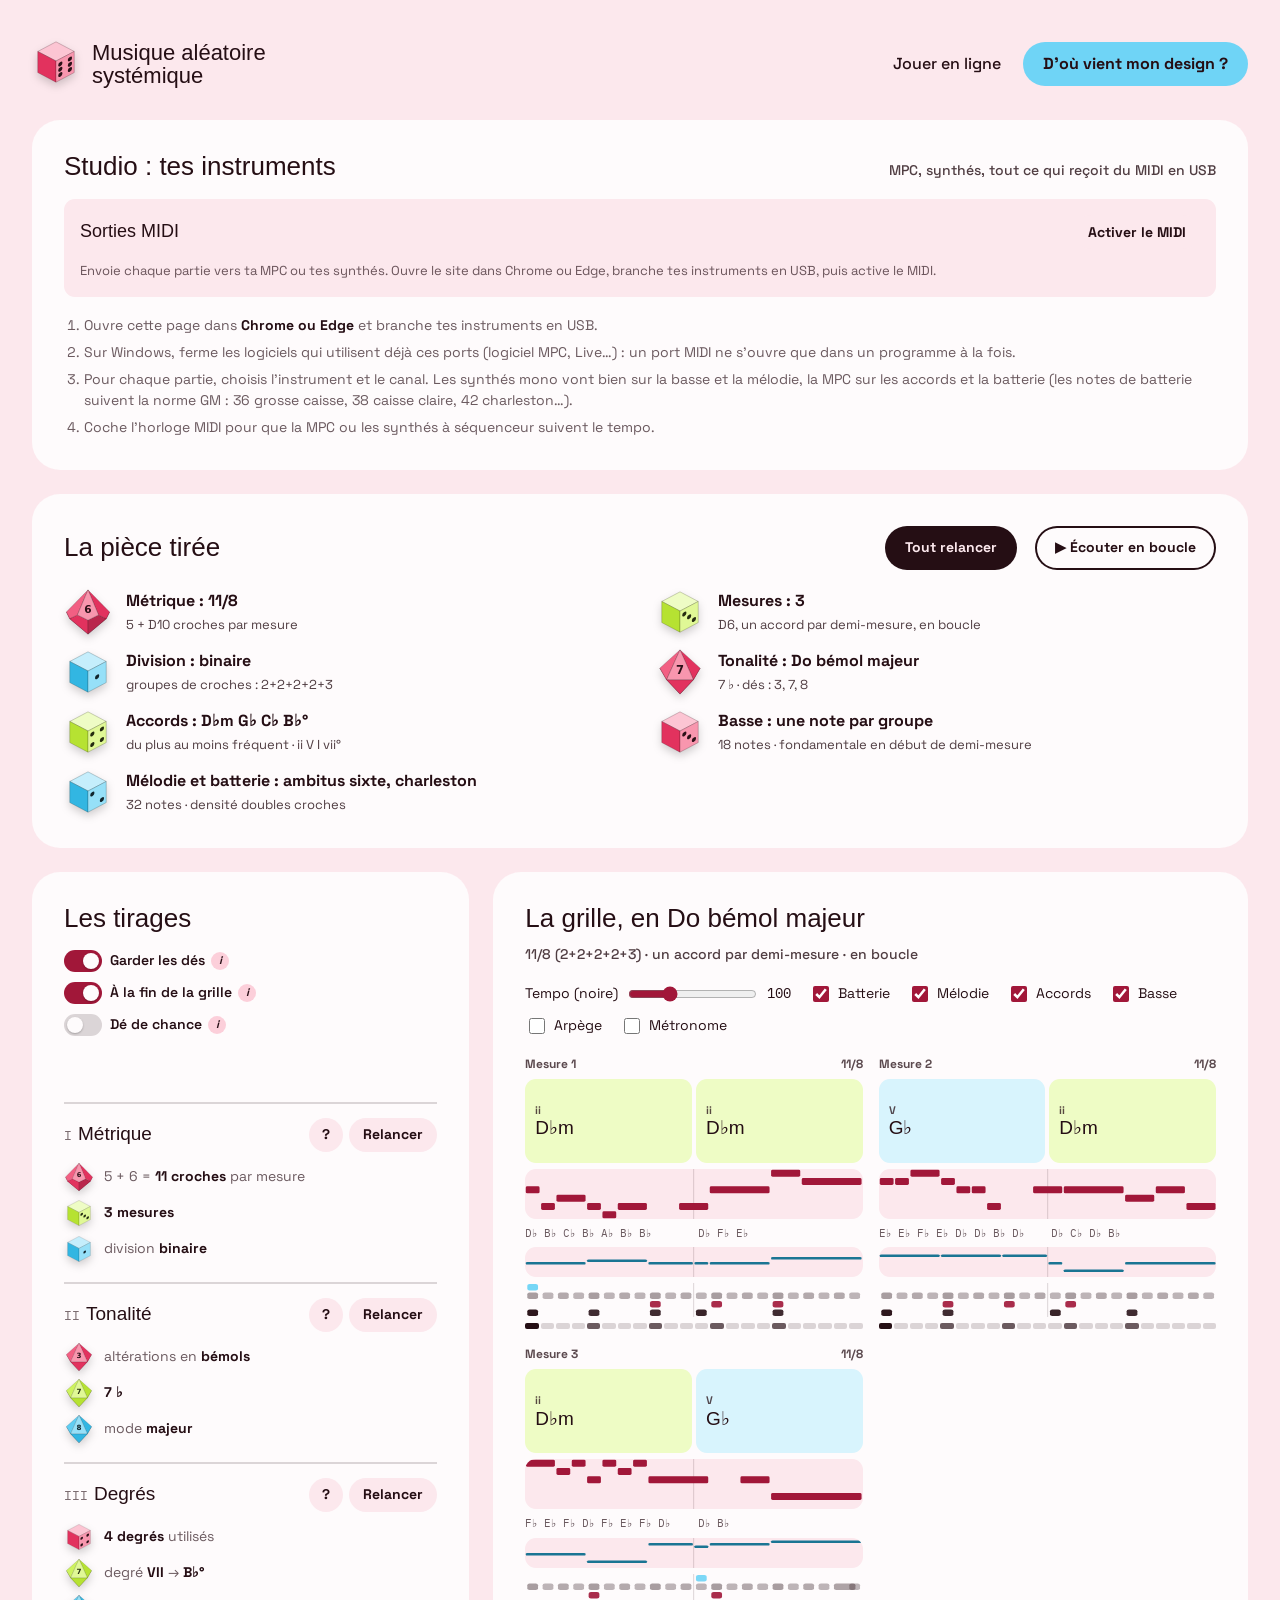
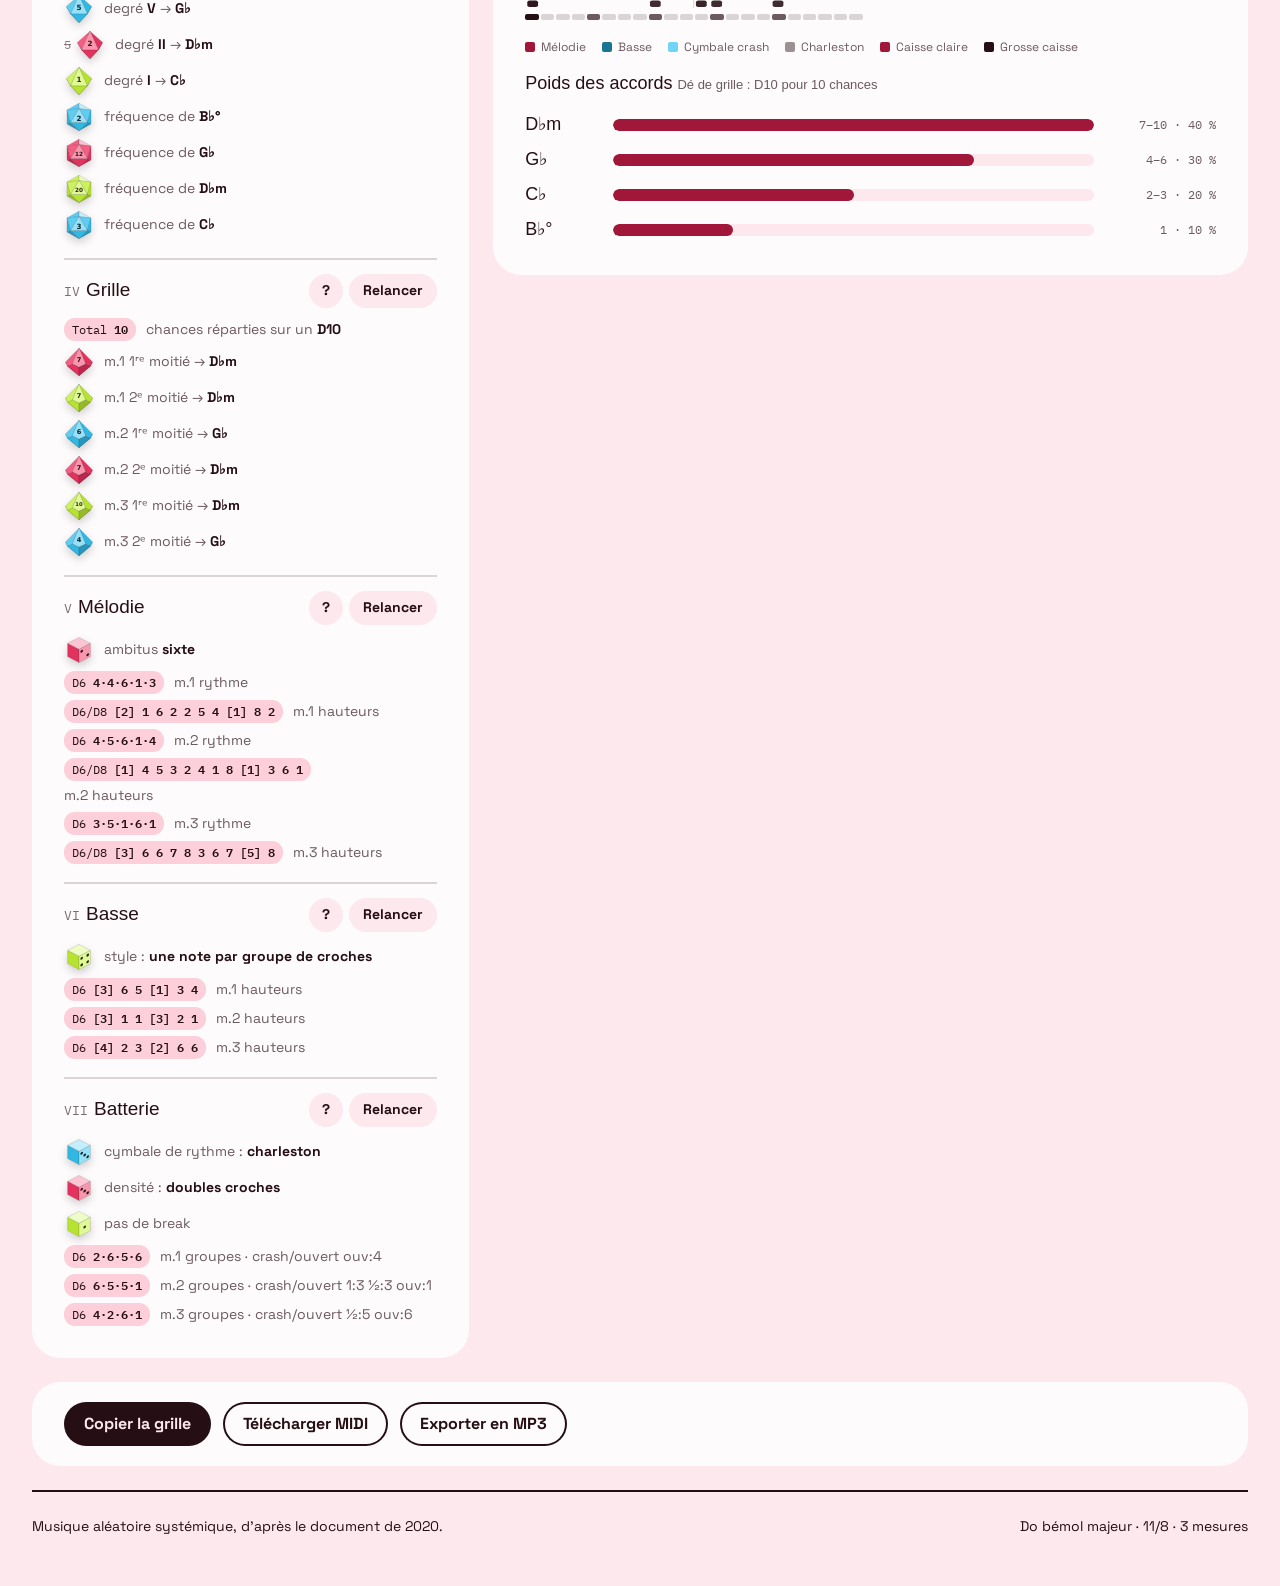
==== commit af42e3ff: "Export MP3 : nombre de tours et instruments au choix (rendu hors ligne + encodage MP3) Co-Authored-B" ====
--- a/studio.html
+++ b/studio.html
@@ -87,6 +87,7 @@
   <section class="card actions-card" aria-label="Exporter">
     <button class="btn btn-ink" id="copy" type="button">Copier la grille</button>
     <button class="btn btn-line" id="dl" type="button">Télécharger MIDI</button>
+    <button class="btn btn-line" id="mp3" type="button">Exporter en MP3</button>
     <p class="status" id="status" aria-live="polite"></p>
   </section>
 </main>
--- a/style.css
+++ b/style.css
@@ -158,6 +158,9 @@
 @media (prefers-reduced-motion: reduce){.sw input,.sw input::after{transition:none}}
 .chance{display:flex;flex-wrap:wrap;gap:8px 12px;align-items:center;font-size:14px}
 .chance-out{display:flex;gap:8px;align-items:center;color:var(--muted);min-height:30px}
+.export{display:flex;flex-direction:column;gap:14px}
+.exp-row{display:flex;align-items:center;gap:12px;font-weight:600}
+.exp-row input{width:80px;font:inherit;padding:6px 8px;border-radius:var(--radius-xs);border:1px solid var(--line);background:var(--surface);color:var(--ink)}
 .btn-q{min-width:34px;justify-content:center;padding:0}
 .actions-card{flex-direction:row;flex-wrap:wrap;align-items:center;gap:12px;padding:20px 32px}
 /* Modale */
